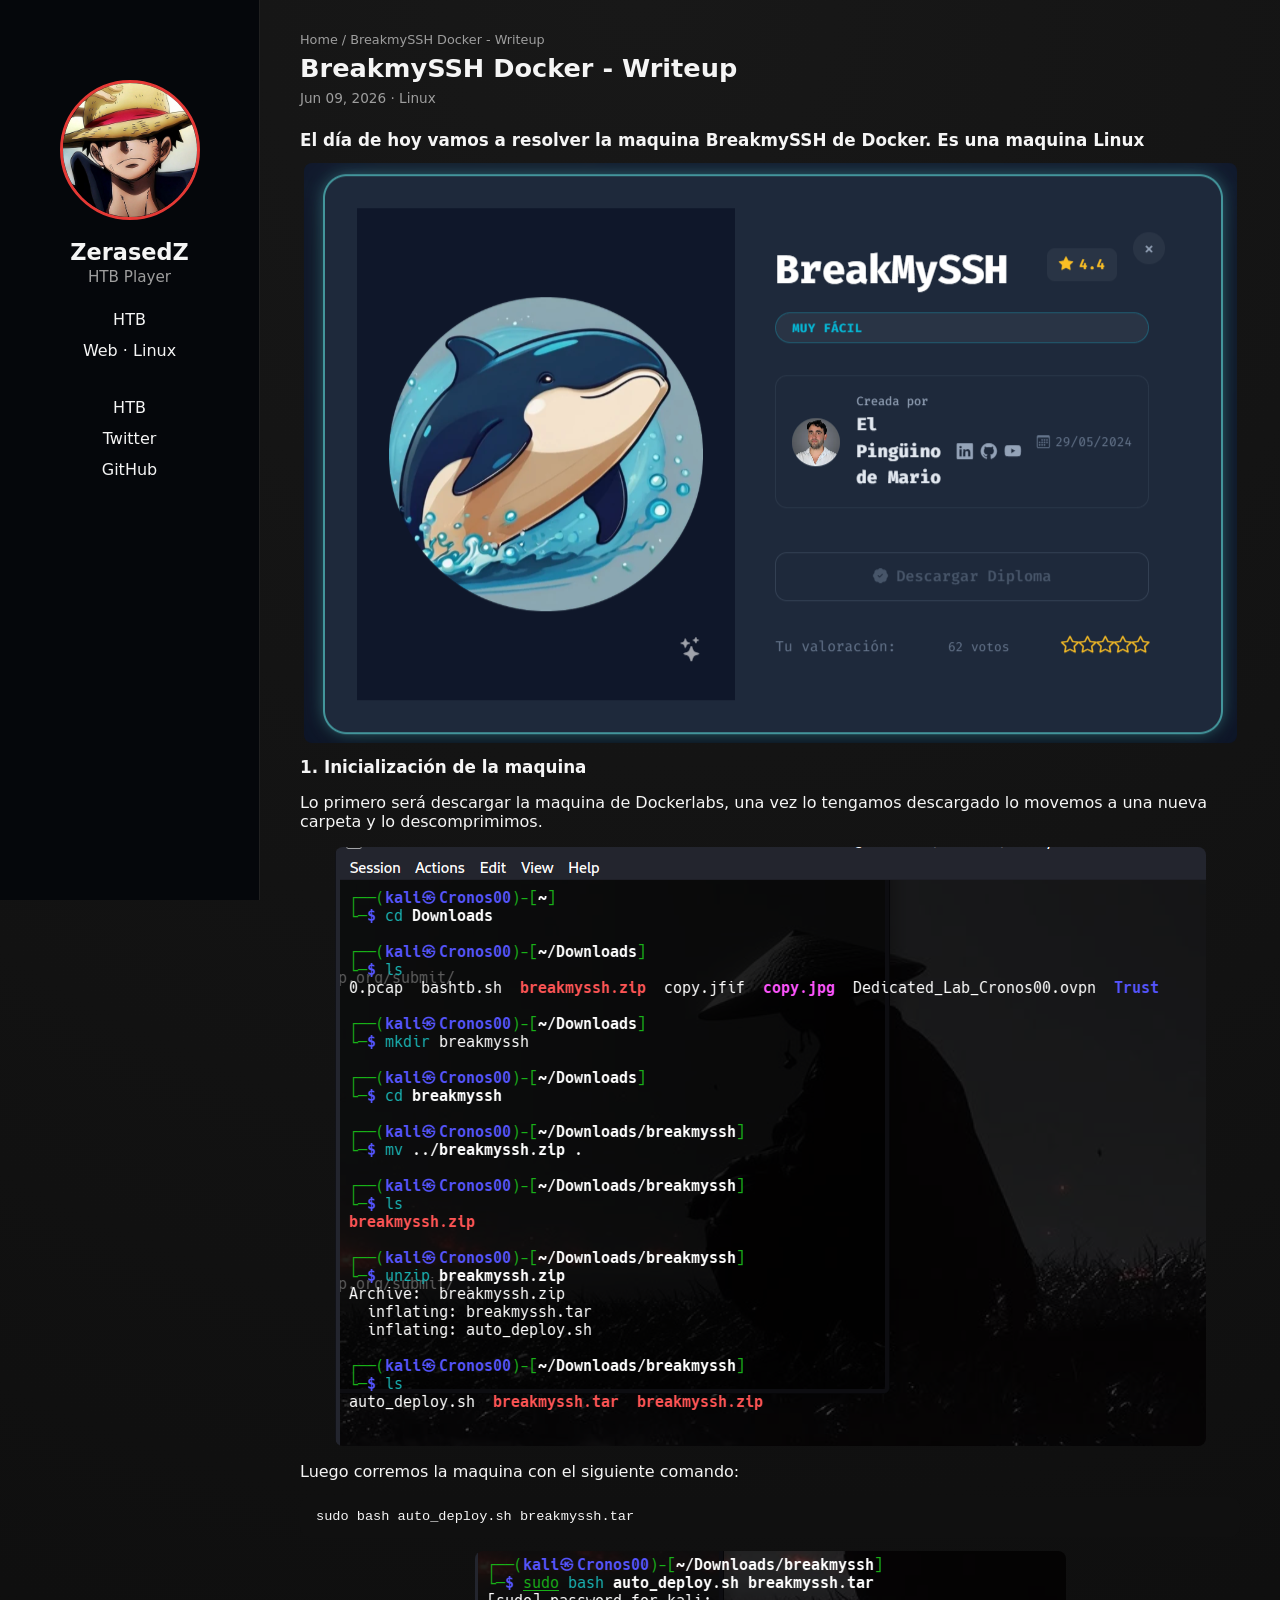
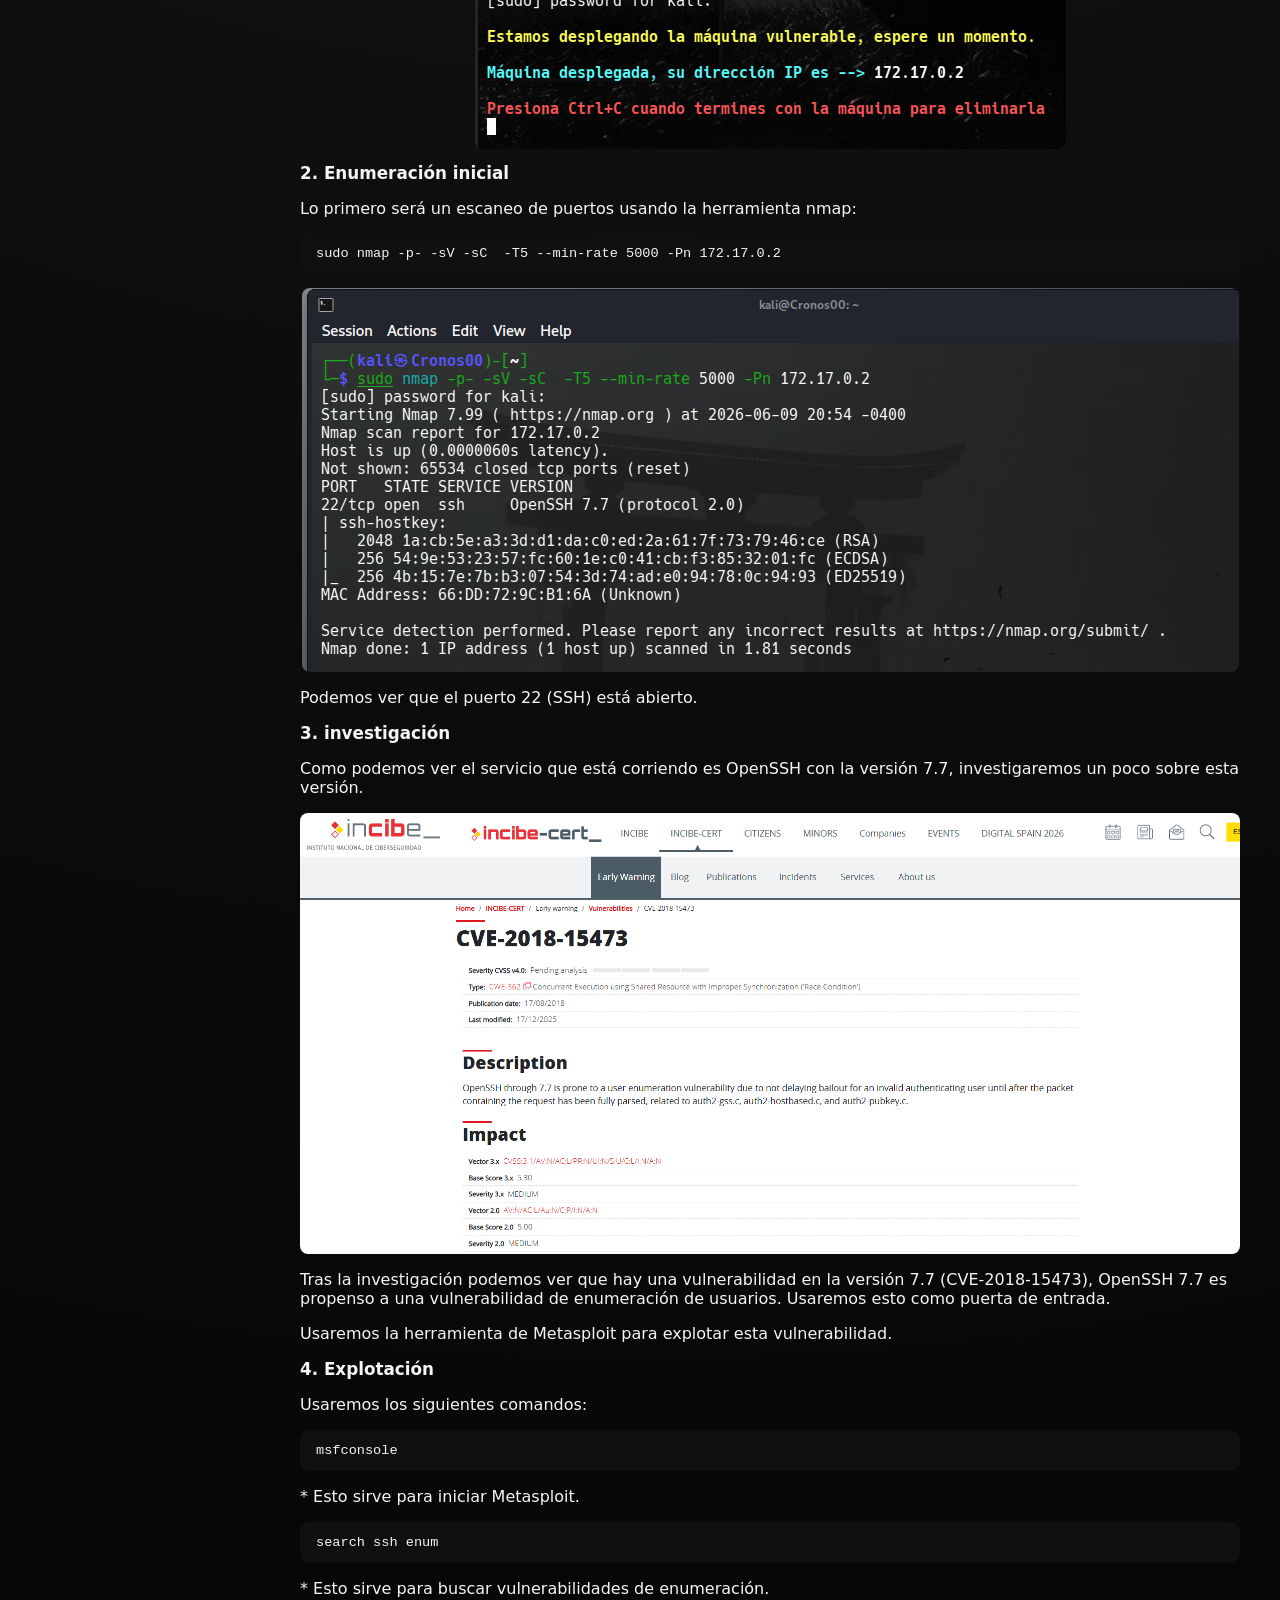
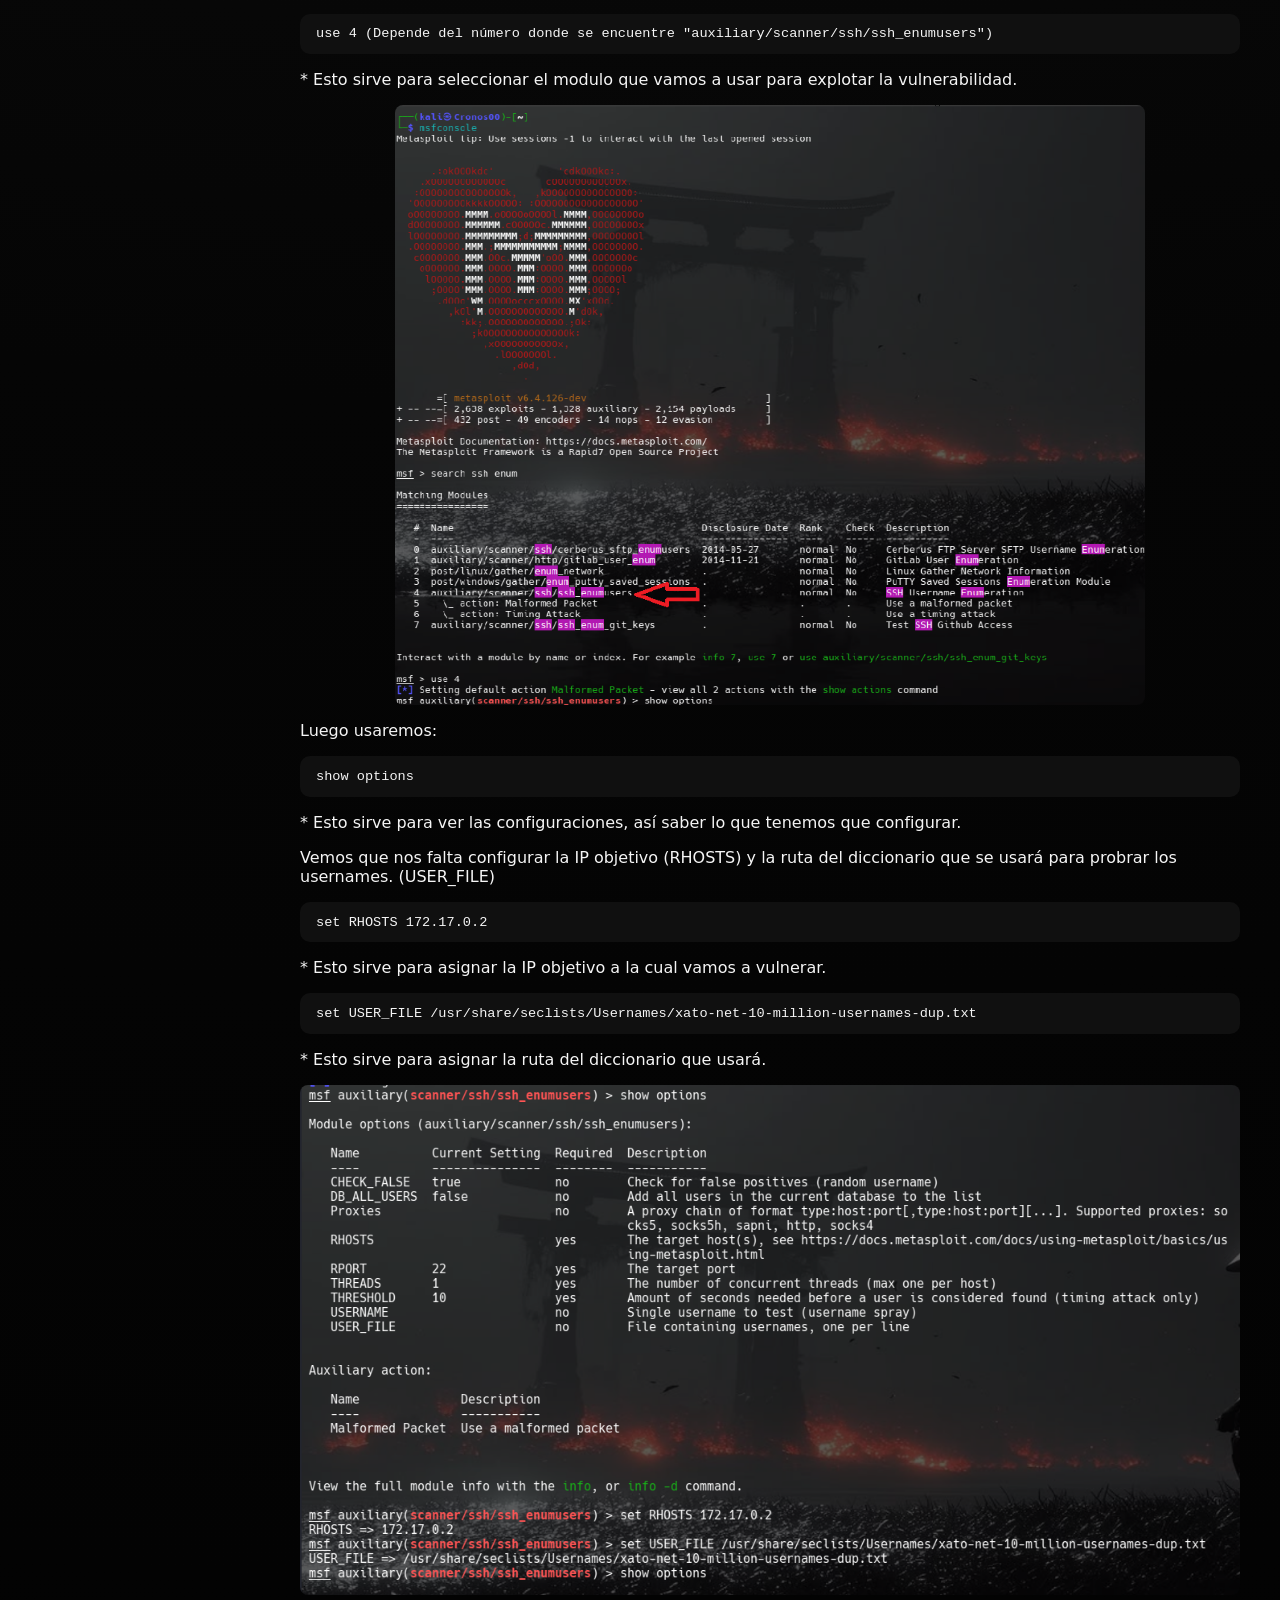
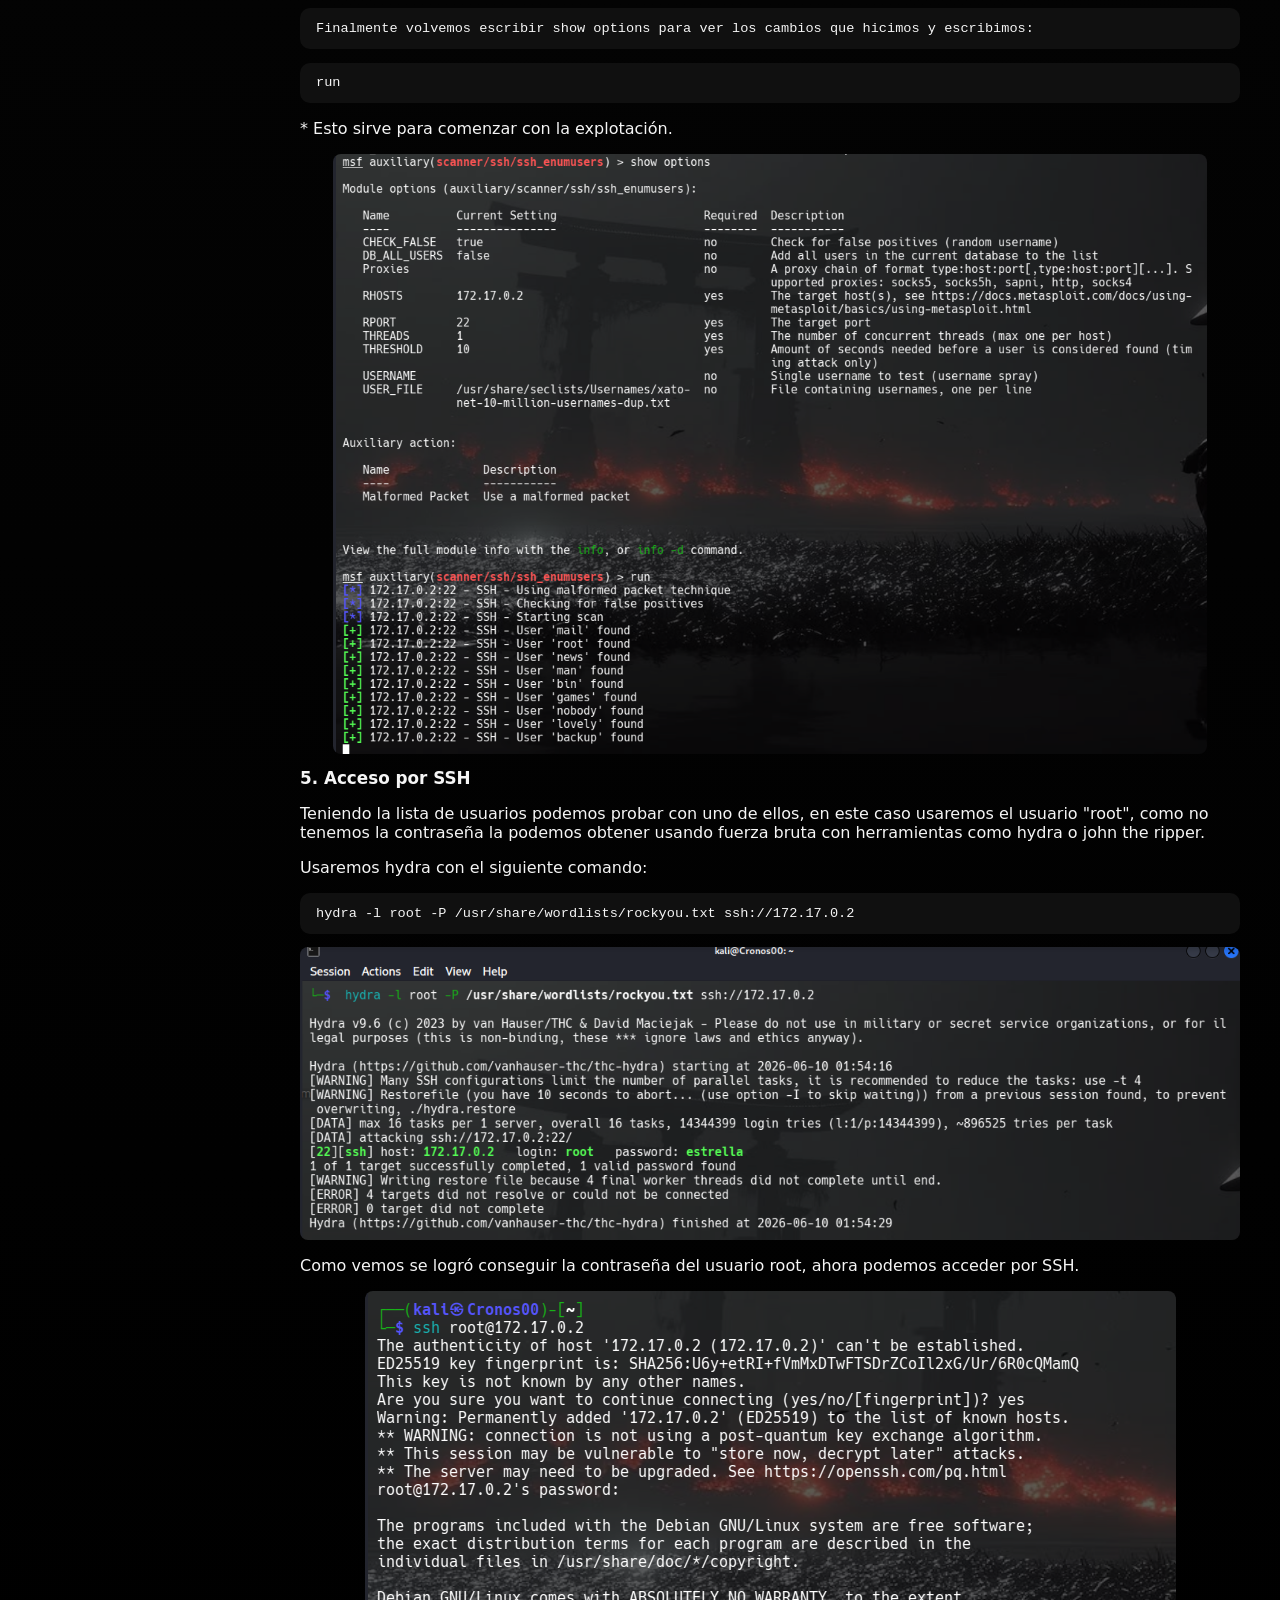
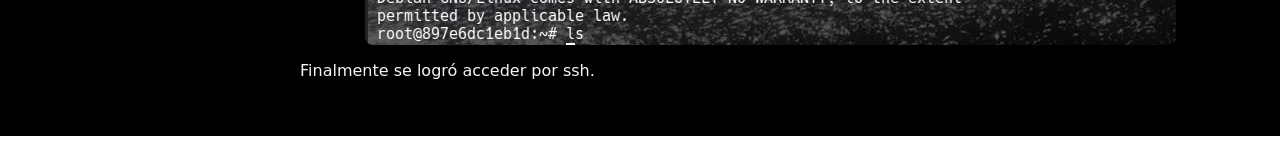
==== writeups/breakmyssh.html @ 3b796bc1 "goo" ====
<!DOCTYPE html>
<html lang="es">
<head>
  <meta charset="UTF-8" />
  <title>GoodGames HTB - Writeup</title>
  <meta name="viewport" content="width=device-width, initial-scale=1" />
  <link rel="stylesheet" href="../styles.css" />
</head>
<body>
  <div class="post-layout">
    <aside class="post-sidebar">
      <div class="sidebar-avatar">
        <img src="../img/avatar.png" alt="Tu avatar" />
      </div>
      <h2 class="sidebar-name">ZerasedZ</h2>
      <p class="sidebar-role">HTB Player</p>

      <ul class="sidebar-list">
        <li>HTB</li>
        <li>Web · Linux</li>
        <li></li>
      </ul>

      <ul class="sidebar-links">
        <li><a href="https://profile.hackthebox.com/profile/019d4be4-ec1e-706b-9196-b4be2dab6db5">HTB</a></li>
        <li><a href="https://twitter.com">Twitter</a></li>
        <li><a href="https://github.com/JeinerGutierrez">GitHub</a></li>
      </ul>
    </aside>

    <main class="post-main">
      <header class="post-header">
        <p class="post-breadcrumb">Home / BreakmySSH Docker - Writeup</p>
        <h1 class="post-title">BreakmySSH Docker - Writeup</h1>
        <p class="post-date">Jun 09, 2026 · Linux </p>
      </header>


      <section class="post-section">
        <h2>El día de hoy vamos a resolver la maquina BreakmySSH de Docker. Es una maquina Linux </h2>
        <img src="breakmyssh/img-maquina2.png" alt="Tu foto" />
        <h2>1. Inicialización de la maquina</h2>
        <p>Lo primero será descargar la maquina de Dockerlabs, una vez lo tengamos descargado lo movemos a una nueva carpeta y lo descomprimimos.</p>
        <img src="breakmyssh/img-unzip.png" alt="Tu foto" />
        <p>Luego corremos la maquina con el siguiente comando: </p>
        <pre><code>sudo bash auto_deploy.sh breakmyssh.tar  </code></pre>
        <img src="breakmyssh/img-bash1.png" alt="Tu foto" />
        <h2>2. Enumeración inicial</h2>
        <p>Lo primero será un escaneo de puertos usando la herramienta nmap:</p>
        <pre><code>sudo nmap -p- -sV -sC  -T5 --min-rate 5000 -Pn 172.17.0.2</code></pre>
        <img src="breakmyssh/img-nmap.png" alt="Tu foto" />
        <p>Podemos ver que el puerto 22 (SSH) está abierto. </p>
        <h2>3. investigación </h2>
        <p>Como podemos ver el servicio que está corriendo es OpenSSH con la versión 7.7, investigaremos un poco sobre esta versión.</p>
        <img src="breakmyssh/img-vulne.png" alt="Tu foto" />
        <p>Tras la investigación podemos ver que hay una vulnerabilidad en la versión 7.7 (CVE-2018-15473), OpenSSH 7.7 es propenso a una vulnerabilidad de enumeración de usuarios. Usaremos esto como puerta de entrada. </p>
        <p>Usaremos la herramienta de Metasploit para explotar esta vulnerabilidad. </p>
        <h2>4. Explotación </h2>
        <p>Usaremos los siguientes comandos: </p>
        <pre><code>msfconsole</code></pre>
        <p>* Esto sirve para iniciar Metasploit.</p>
        <pre><code>search ssh enum</code></pre>
        <p>* Esto sirve para buscar vulnerabilidades de enumeración.</p>
        <pre><code>use 4 (Depende del número donde se encuentre "auxiliary/scanner/ssh/ssh_enumusers")</code></pre>
        <p>* Esto sirve para seleccionar el modulo que vamos a usar para explotar la vulnerabilidad.</p>
        <img src="breakmyssh/img-metas.png" alt="Tu foto" />
        <p>Luego usaremos:</p>
        <pre><code>show options  </code></pre>
        <p>* Esto sirve para ver las configuraciones, así saber lo que tenemos que configurar.</p>
        <p>Vemos que nos falta configurar la IP objetivo (RHOSTS) y la ruta del diccionario que se usará para probrar los usernames. (USER_FILE)</p>
        <pre><code>set RHOSTS 172.17.0.2  </code></pre>
        <p>* Esto sirve para asignar la IP objetivo a la cual vamos a vulnerar.</p>
        <pre><code>set USER_FILE /usr/share/seclists/Usernames/xato-net-10-million-usernames-dup.txt  </code></pre>
        <p>* Esto sirve para asignar la ruta del diccionario que usará.</p>
        <img src="breakmyssh/img-show.png" alt="Tu foto" />
        <pre><code>Finalmente volvemos escribir show options para ver los cambios que hicimos y escribimos: </code></pre>
        <pre><code>run</code></pre>
        <p>* Esto sirve para comenzar con la explotación.</p>
        <img src="breakmyssh/img-run.png" alt="Tu foto" />
        <h2>5. Acceso por SSH </h2>
        <p>Teniendo la lista de usuarios podemos probar con uno de ellos, en este caso usaremos el usuario "root", como no tenemos la contraseña la podemos obtener usando fuerza bruta con herramientas como hydra o john the ripper.</p>
        <p>Usaremos hydra con el siguiente comando:</p>
        <pre><code>hydra -l root -P /usr/share/wordlists/rockyou.txt ssh://172.17.0.2</code></pre>
        <img src="breakmyssh/img-hydra.png" alt="Tu foto" />
        <p>Como vemos se logró conseguir la contraseña del usuario root, ahora podemos acceder por SSH.</p>
        <img src="breakmyssh/img-sshgood.png" alt="Tu foto" />
        <p>Finalmente se logró acceder por ssh.</p>

        
      </section>
    </main>
  </div>
</body>
</html>
---- styles.css ----
:root {
  --bg: #050505;
  --panel: #101010;
  --panel-alt: #141414;
  --accent: #e53935;    
  --accent-soft: #ff7043;
  --text-main: #f5f5f5;
  --text-muted: #9e9e9e;
  --border: #262626;
  --radius: 18px;
  --font-main: system-ui, -apple-system, BlinkMacSystemFont, "SF Pro Text", sans-serif;
}

*,
*::before,
*::after {
  box-sizing: border-box;
}

html, body {
  margin: 0;
  padding: 0;
  height: 100%;
  font-family: var(--font-main);
  background: radial-gradient(circle at top, #181818 0, #050505 55%, #000 100%);
  color: var(--text-main);
}

/* ==========================================
   DISEÑO DEL INDEX (PÁGINA PRINCIPAL)
========================================== */

.page {
  width: 100%;
  max-width: 1200px;
  min-height: 100vh;
  margin: 0 auto; 
  padding: 3rem 1.5rem;
  display: grid;
  grid-template-columns: 320px 1fr; 
  gap: 2.5rem;
  align-items: start;
}

.panel {
  background: var(--panel);
  border-radius: var(--radius);
  border: 1px solid var(--border);
  padding: 2rem;
  box-shadow: 0 10px 30px rgba(0, 0, 0, 0.5);
}

.profile-panel {
  display: flex;
  flex-direction: column;
  align-items: center;
  text-align: center;
}

.profile-photo {
  width: 180px; 
  height: 180px; 
  border-radius: 50%; 
  overflow: hidden; 
  border: 3px solid var(--accent);
  box-shadow: 0 0 20px rgba(229, 57, 53, 0.3);
  margin-bottom: 1.5rem;
  flex-shrink: 0; 
}

.profile-photo img {
  width: 100%;
  height: 100%;
  object-fit: cover; 
}

.profile-info {
  display: flex;
  flex-direction: column;
  gap: 0.8rem;
  width: 100%;
}

.profile-name {
  margin: 0;
  font-size: 1.8rem;
  letter-spacing: 0.05em;
}

.profile-role {
  margin: 0;
  font-size: 0.95rem;
  color: var(--text-muted);
}

.profile-text {
  margin: 0.4rem 0 0;
  font-size: 0.9rem;
  color: var(--text-main);
}

.profile-meta {
  display: flex;
  flex-wrap: wrap;
  justify-content: center;
  gap: 0.5rem;
  margin-top: 0.5rem;
}

.profile-meta span {
  display: inline-block;
  margin-top: 0.6rem;
  padding: 0.25rem 0.6rem;
  font-size: 0.75rem;
  text-transform: uppercase;
  letter-spacing: 0.16em;
  border-radius: 999px;
  border: 1px solid var(--accent);
  color: var(--accent-soft);
}

.profile-links {
  margin-top: 1.5rem;
  display: flex;
  flex-wrap: wrap;
  justify-content: center;
  gap: 0.8rem;
}

.profile-links a {
  font-size: 0.8rem;
  text-decoration: none;
  text-transform: uppercase;
  letter-spacing: 0.14em;
  padding: 0.4rem 0.75rem;
  border-radius: 999px;
  border: 1px solid var(--border);
  color: var(--text-main);
  background: var(--panel-alt);
  transition: background 0.15s ease, color 0.15s ease, border-color 0.15s ease;
}

.profile-links a:hover {
  background: var(--accent);
  border-color: var(--accent);
  color: #050505;
}

.writeups-panel {
  background: var(--panel-alt);
}

.writeups-header {
  display: flex;
  align-items: baseline;
  justify-content: space-between;
  gap: 1rem;
  margin-bottom: 0.5rem;
}

.writeups-header h2 {
  margin: 0;
  font-size: 1.1rem;
  text-transform: uppercase;
  letter-spacing: 0.16em;
}

.tag {
  padding: 0.2rem 0.6rem;
  border-radius: 999px;
  border: 1px solid var(--accent);
  font-size: 0.75rem;
  text-transform: uppercase;
  letter-spacing: 0.18em;
  color: var(--accent-soft);
}

.writeups-subtitle {
  margin: 0 0 1rem;
  font-size: 0.9rem;
  color: var(--text-muted);
}

.writeups-list {
  display: flex;
  flex-direction: column;
  gap: 0.8rem;
}

.post-card {
  display: block;
  padding: 0.75rem 0.9rem;
  border-radius: 10px;
  background: #131313;
  border: 1px solid #222;
  text-decoration: none;
  color: var(--text-main);
  transition: border-color 0.12s ease, transform 0.12s ease, box-shadow 0.12s ease;
}

.post-card:hover {
  border-color: var(--accent);
  transform: translateY(-2px);
  box-shadow: 0 10px 22px rgba(0, 0, 0, 0.7);
}

.post-meta {
  font-size: 0.75rem;
  color: var(--text-muted);
  text-transform: uppercase;
  letter-spacing: 0.16em;
  margin-bottom: 0.15rem;
}

.post-title {
  margin: 0;
  font-size: 0.95rem;
}

.post-tags {
  margin-top: 0.15rem;
  font-size: 0.78rem;
  color: var(--accent-soft);
}

@media (max-width: 800px) {
  .page {
    grid-template-columns: 1fr;
    padding: 2rem 1rem;
  }
}

/* ==========================================
   DISEÑO DE LOS WRITEUPS (INTACTO)
========================================== */

.post-layout {
  min-height: 100vh;
  display: grid;
  grid-template-columns: 260px minmax(0, 1fr);
  background: radial-gradient(circle at top, #181818 0, #050505 55%, #000 100%);
  color: var(--text-main);
}

.post-sidebar {
  padding: 5rem 1.6rem 2rem; 
  border-right: 1px solid #202020;
  background: #05070b;
  position: sticky;
  top: 0;
  align-self: flex-start;
  height: 100vh;
  overflow-y: auto;
  
  display: flex;
  flex-direction: column;
  align-items: center;
  text-align: center;
}

.sidebar-avatar {
  width: 140px;  
  height: 140px; 
  border-radius: 50%;
  overflow: hidden;
  border: 3px solid var(--accent);
  margin-bottom: 1.2rem;
}
.sidebar-avatar img {
  width: 100%;
  height: 100%;
  object-fit: cover;
}

.post-section img {
  max-width: 100%;
  height: auto;
  display: block;
  margin: 0.8rem auto;
  border-radius: 8px;
}

.post-section img {
  max-height: 600px;
  object-fit: contain;
}
.sidebar-name {
  margin: 0;
  font-size: 1.4rem; 
}

.sidebar-role {
  margin: 0.2rem 0 1.5rem;
  font-size: 0.95rem; 
  color: var(--text-muted);
}

.sidebar-list,
.sidebar-links {
  list-style: none;
  padding: 0;
  margin: 0 0 1.5rem;
  font-size: 1rem; 
  display: flex;
  flex-direction: column;
  gap: 0.5rem;
}
.sidebar-list li {
  margin-bottom: 0.2rem;
}

.sidebar-links li {
  margin-bottom: 0.25rem;
}

.sidebar-links a {
  color: var(--text-main);
  text-decoration: none;
}

.sidebar-links a:hover {
  color: var(--accent-soft);
}

.post-main {
  padding: 2rem 2.5rem;
}
.post-header {
  margin-bottom: 1.5rem;
}

.post-breadcrumb {
  margin: 0 0 0.4rem;
  font-size: 0.8rem;
  color: var(--text-muted);
}

.post-title {
  margin: 0;
  font-size: 1.6rem;
}

.post-date {
  margin: 0.4rem 0 0;
  font-size: 0.85rem;
  color: var(--text-muted);
}

.post-section {
  margin-bottom: 1.5rem;
}

.post-section h2 {
  margin-bottom: 0.5rem;
  font-size: 1.05rem;
}

.post-index {
  padding-left: 1.3rem;
  font-size: 0.95rem;
}

.post-section pre {
  background: #101010;
  padding: 0.8rem 1rem;
  border-radius: 10px;
  font-size: 0.85rem;
  overflow-x: auto;
}

@media (max-width: 800px) {
  .post-layout {
    display: flex;
    flex-direction: column;
  }


  .post-sidebar {
    position: relative;
    height: auto;
    padding: 2rem 1.5rem 1.5rem;
    background: transparent;
    border-right: none;
    border-bottom: 1px solid #202020;
    
  
    display: flex;
    flex-direction: column;
    align-items: center;
    text-align: center;
  }

 
  .sidebar-avatar {
    width: 90px;
    height: 90px;
    margin: 0 0 1rem 0; 
  }


  .sidebar-name {
    font-size: 1.4rem;
  }

  .sidebar-role {
    margin: 0.2rem 0 1rem 0;
    font-size: 0.9rem;
  }

 
  .sidebar-list,
  .sidebar-links {
    display: flex;
    flex-direction: row;
    flex-wrap: wrap;
    justify-content: center;
    gap: 1rem;
    margin: 0 0 0.5rem 0;
  }


  .post-main {
    padding: 1.5rem 1.2rem;
  }
}
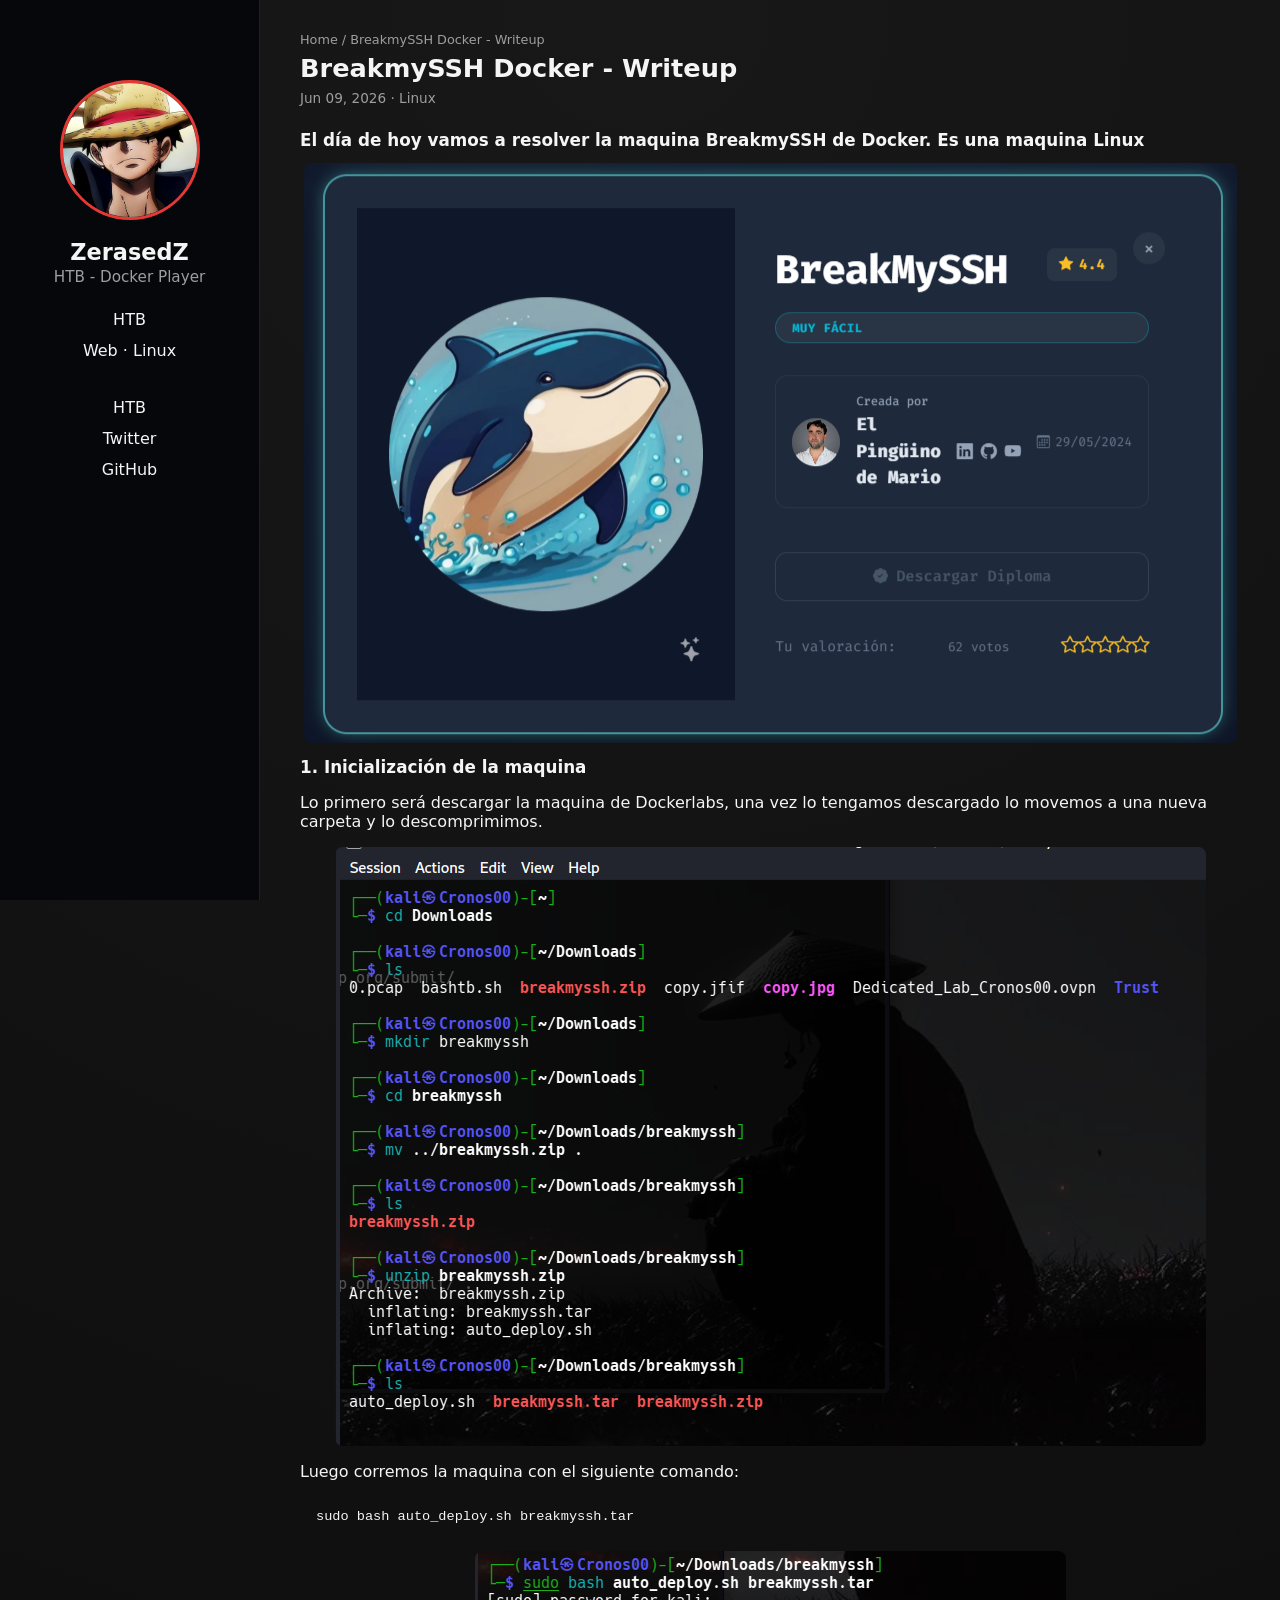
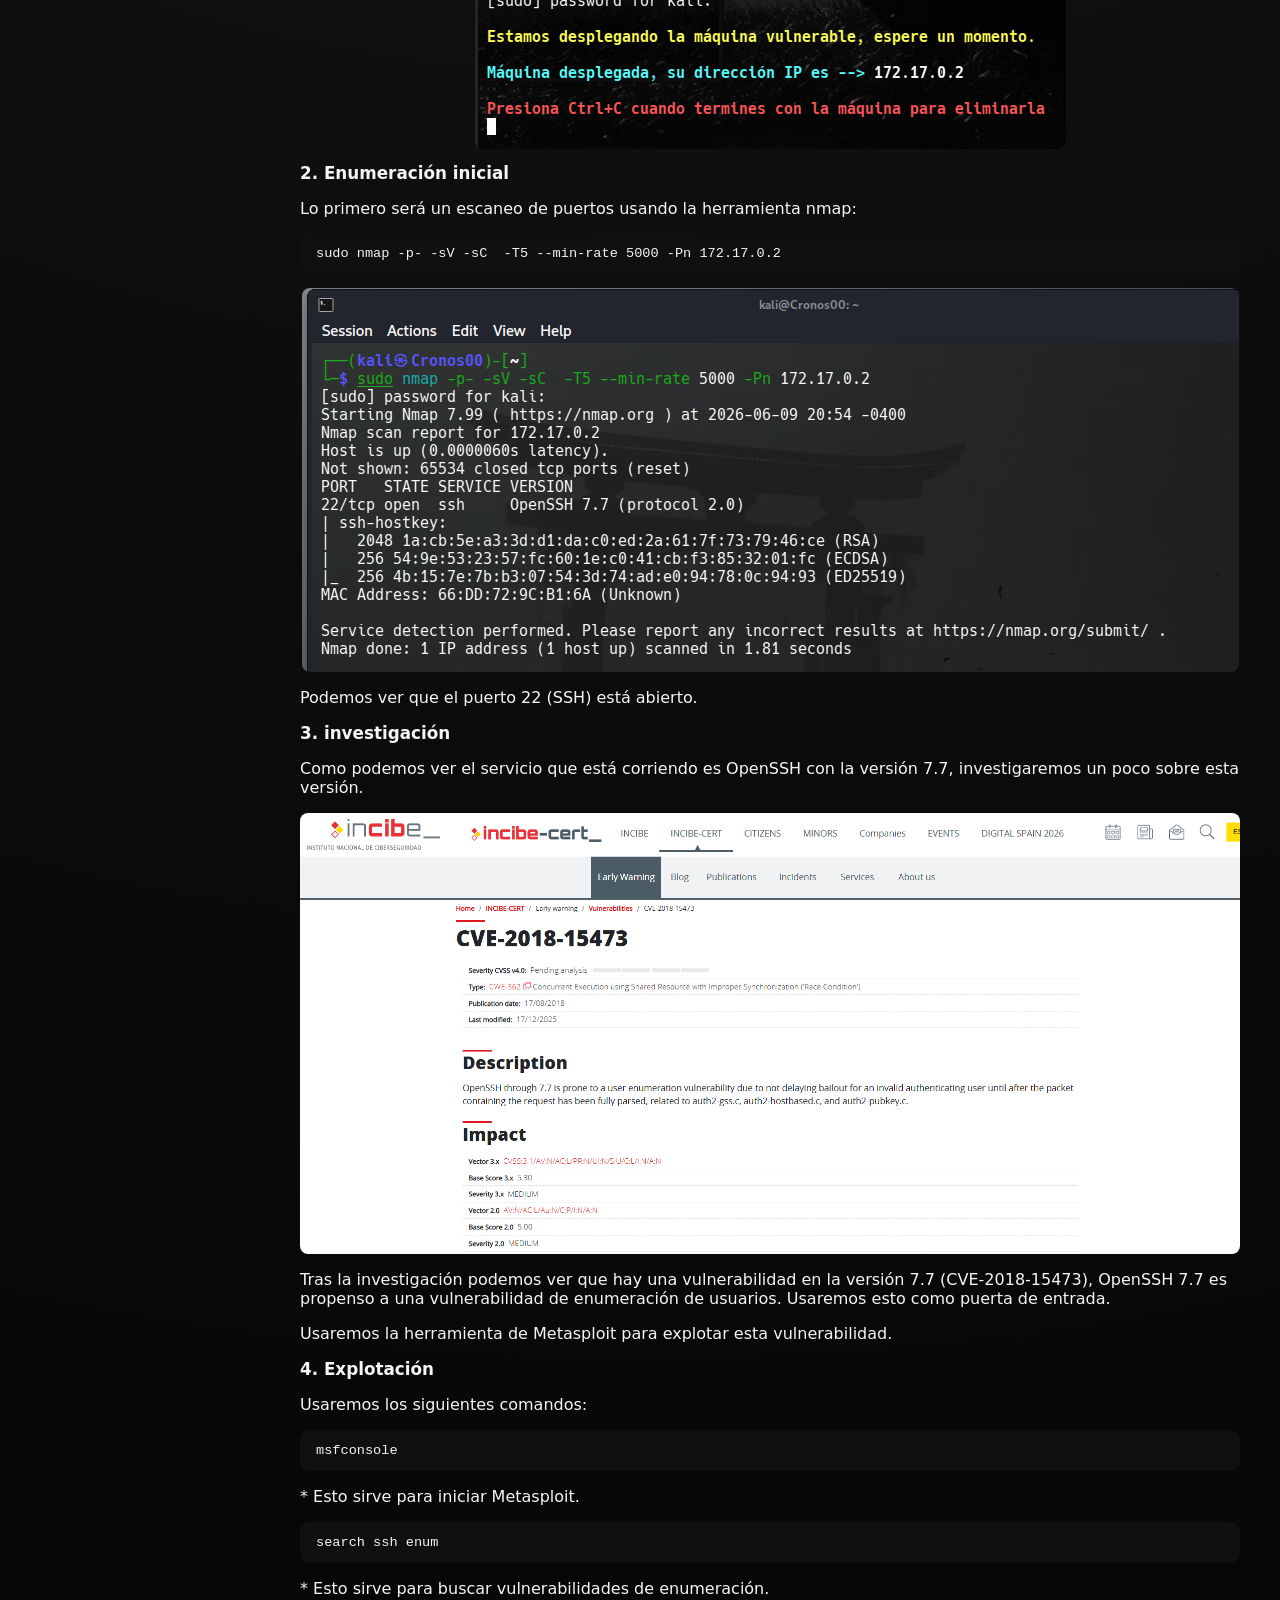
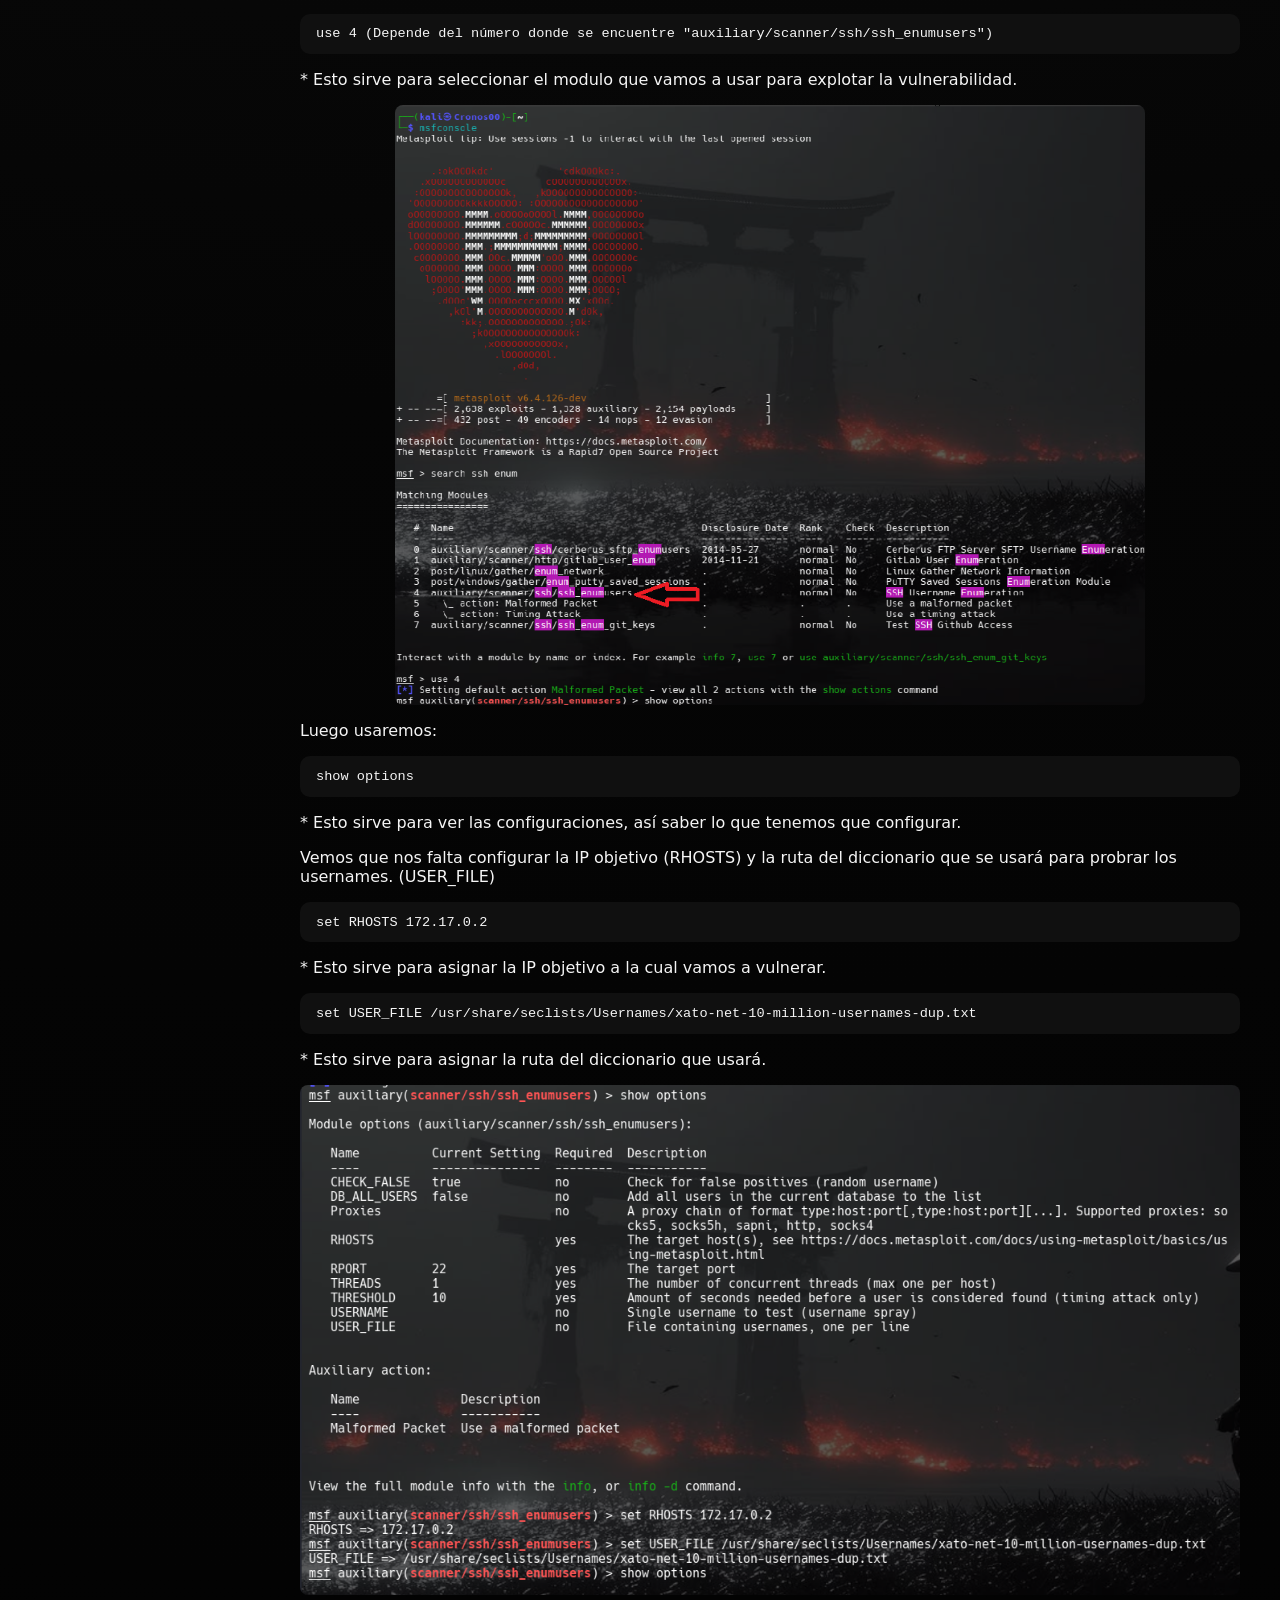
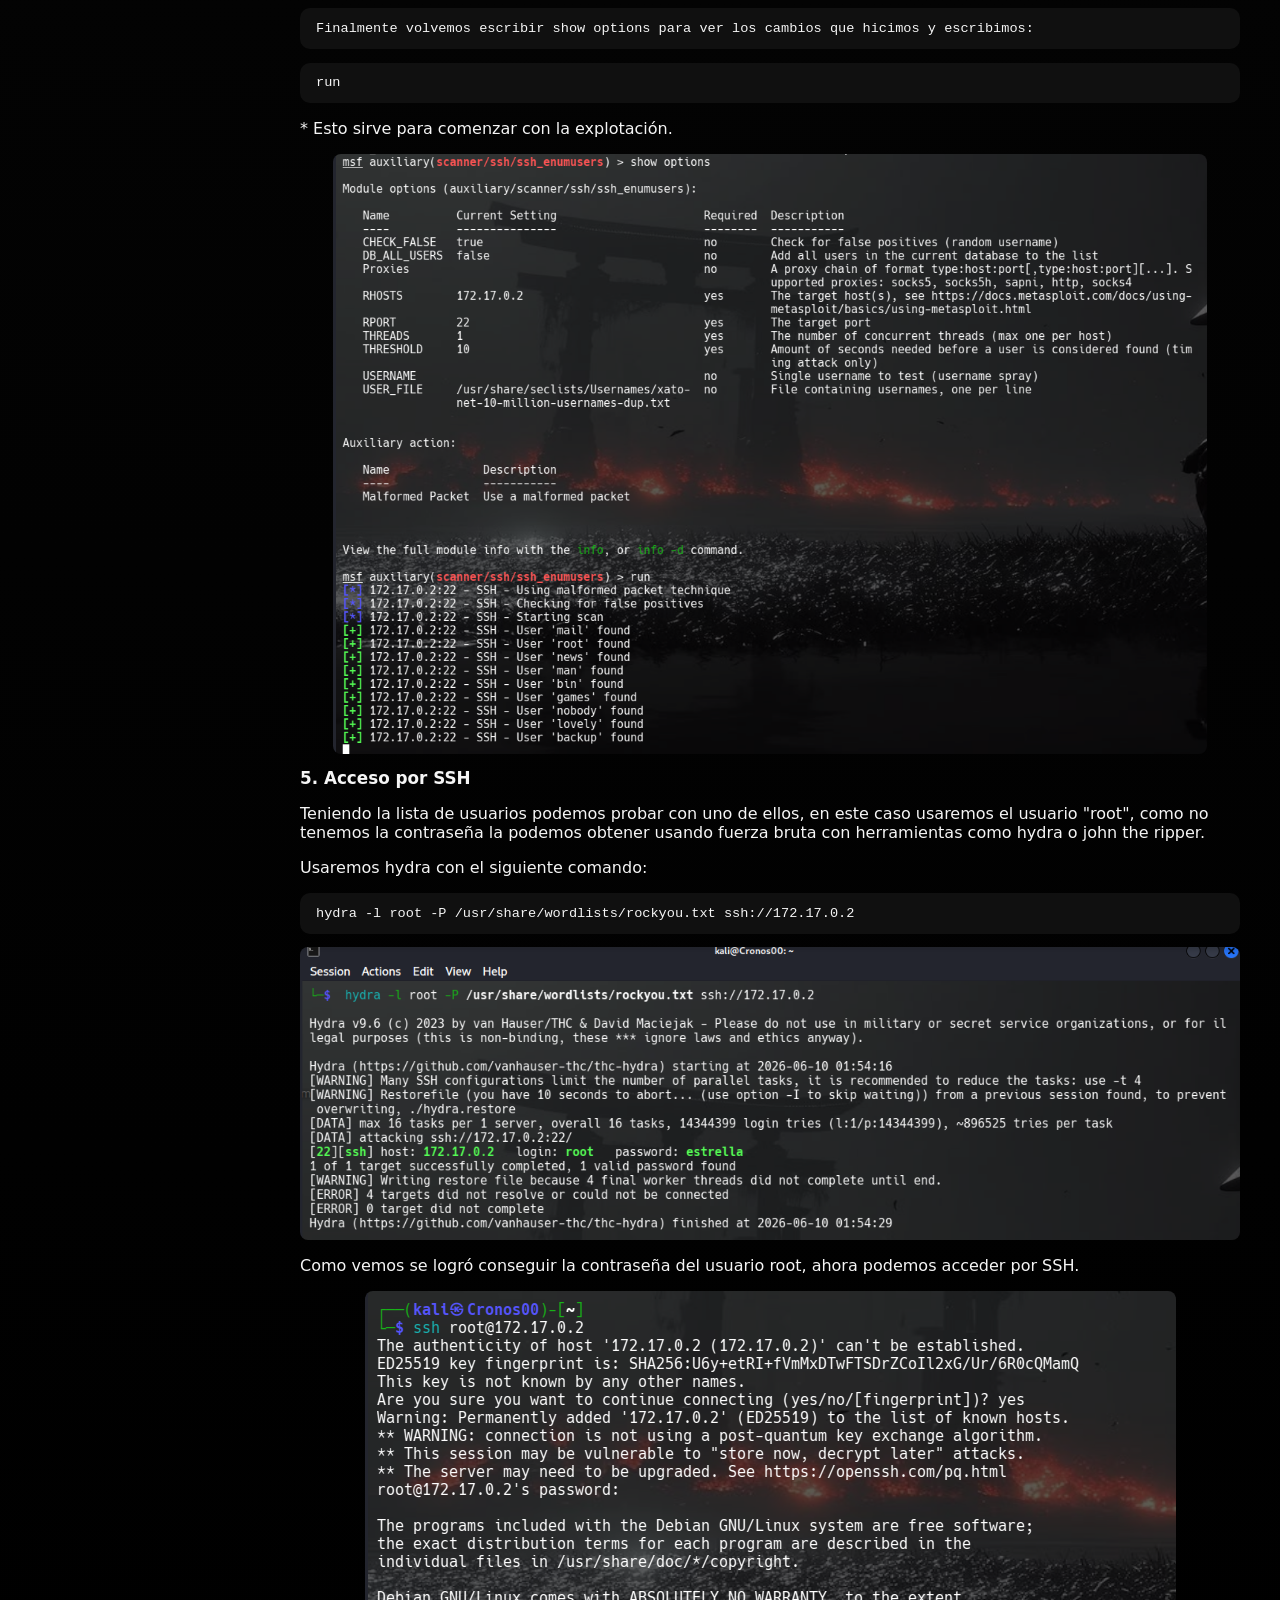
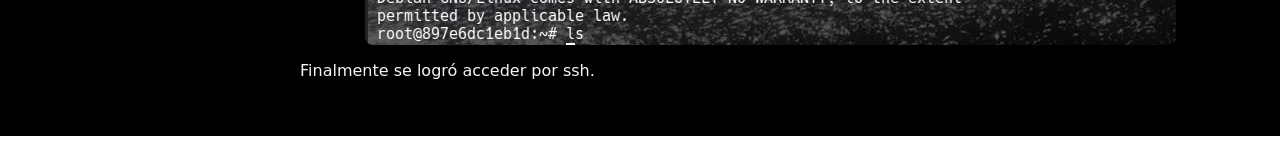
==== commit d875174f: "goz" ====
--- a/writeups/breakmyssh.html
+++ b/writeups/breakmyssh.html
@@ -13,7 +13,7 @@
         <img src="../img/avatar.png" alt="Tu avatar" />
       </div>
       <h2 class="sidebar-name">ZerasedZ</h2>
-      <p class="sidebar-role">HTB Player</p>
+      <p class="sidebar-role">HTB - Docker Player</p>
 
       <ul class="sidebar-list">
         <li>HTB</li>
--- a/styles.css
+++ b/styles.css
@@ -26,10 +26,6 @@
   color: var(--text-main);
 }
 
-/* ==========================================
-   DISEÑO DEL INDEX (PÁGINA PRINCIPAL)
-========================================== */
-
 .page {
   width: 100%;
   max-width: 1200px;
@@ -229,10 +225,6 @@
     padding: 2rem 1rem;
   }
 }
-
-/* ==========================================
-   DISEÑO DE LOS WRITEUPS (INTACTO)
-========================================== */
 
 .post-layout {
   min-height: 100vh;
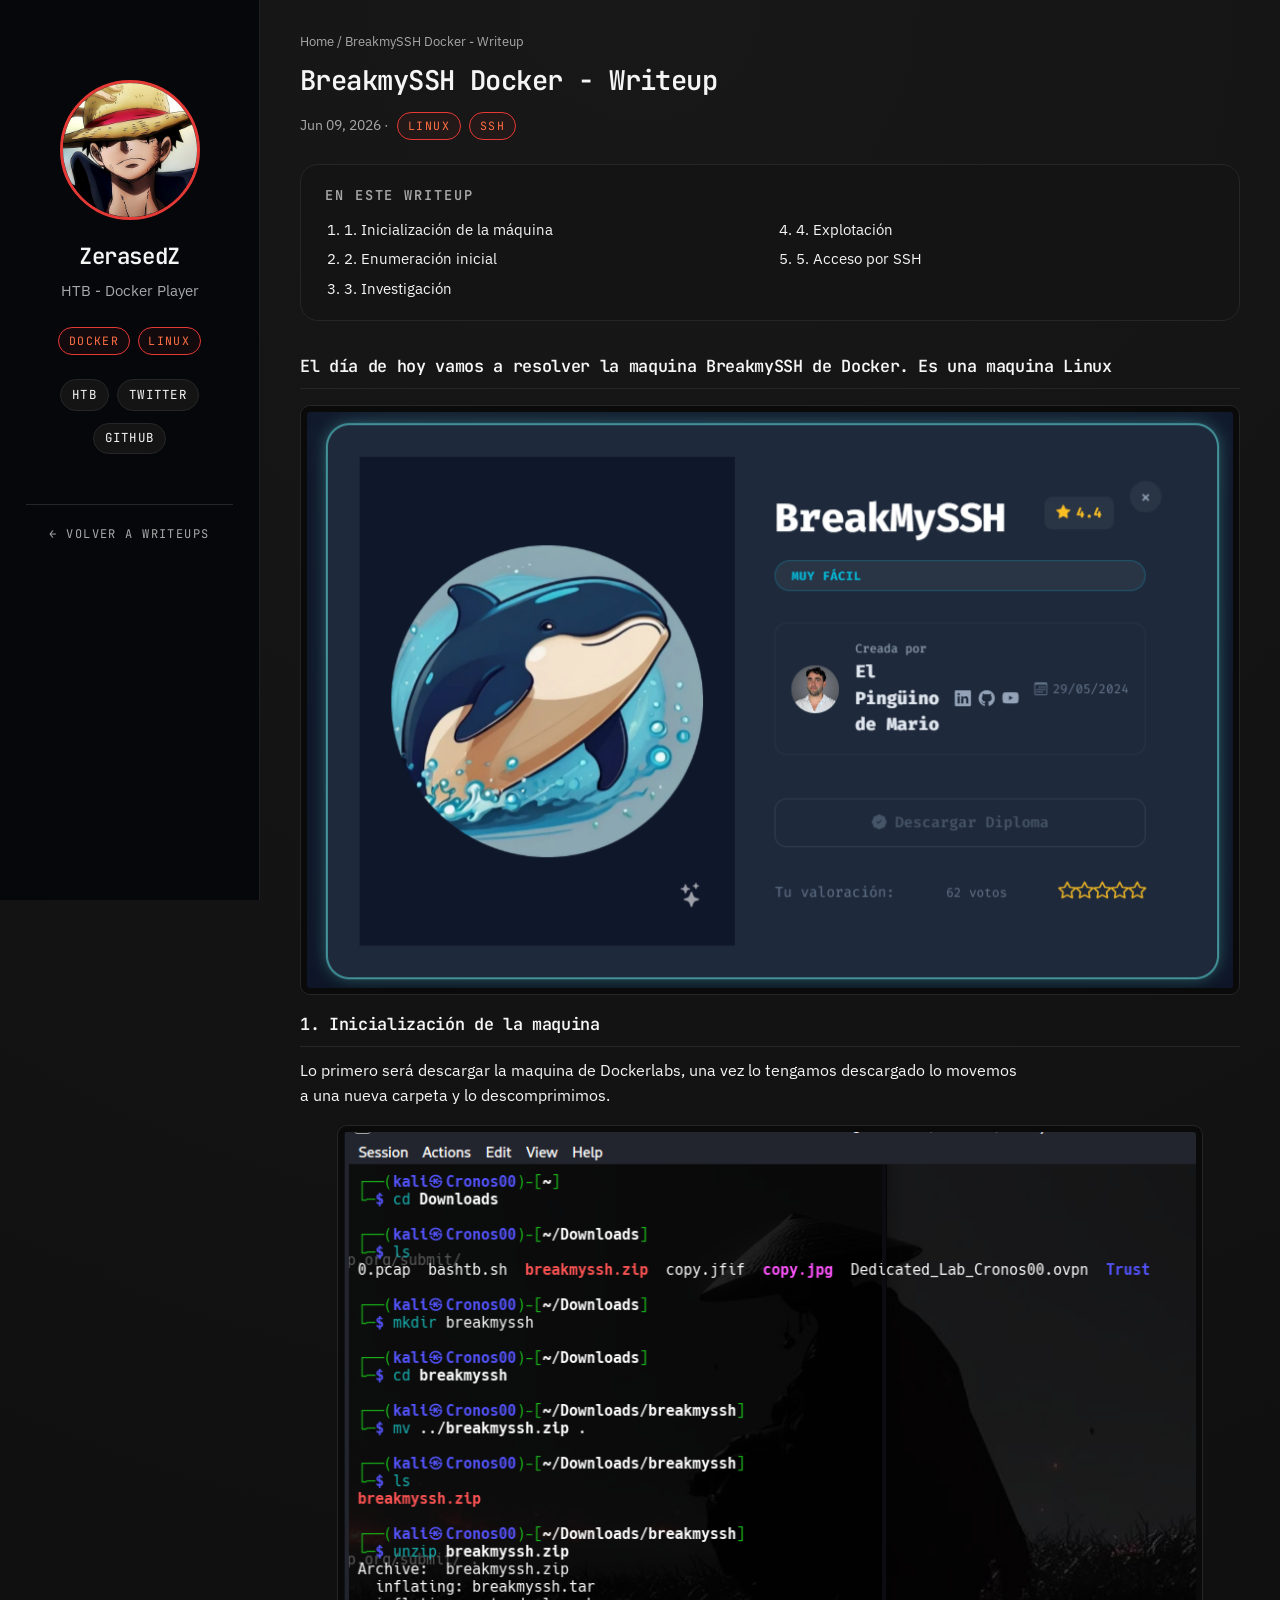
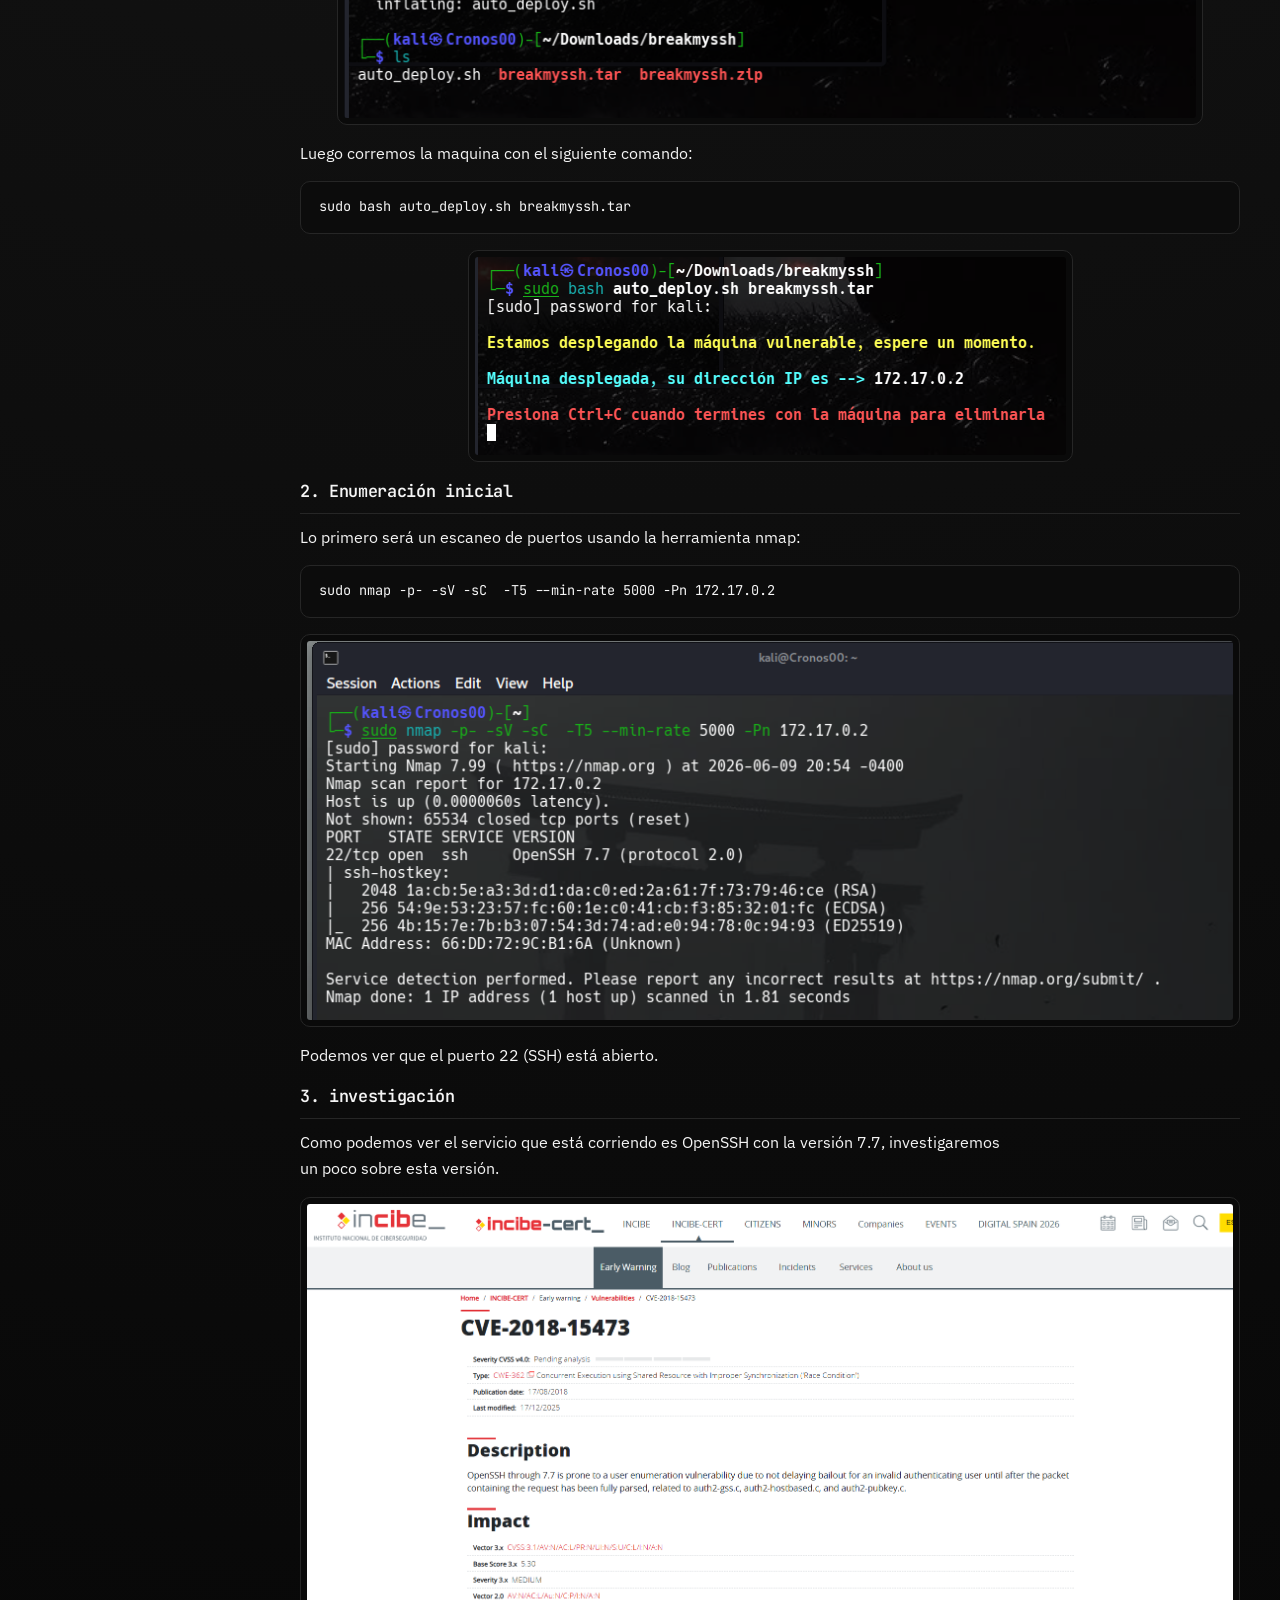
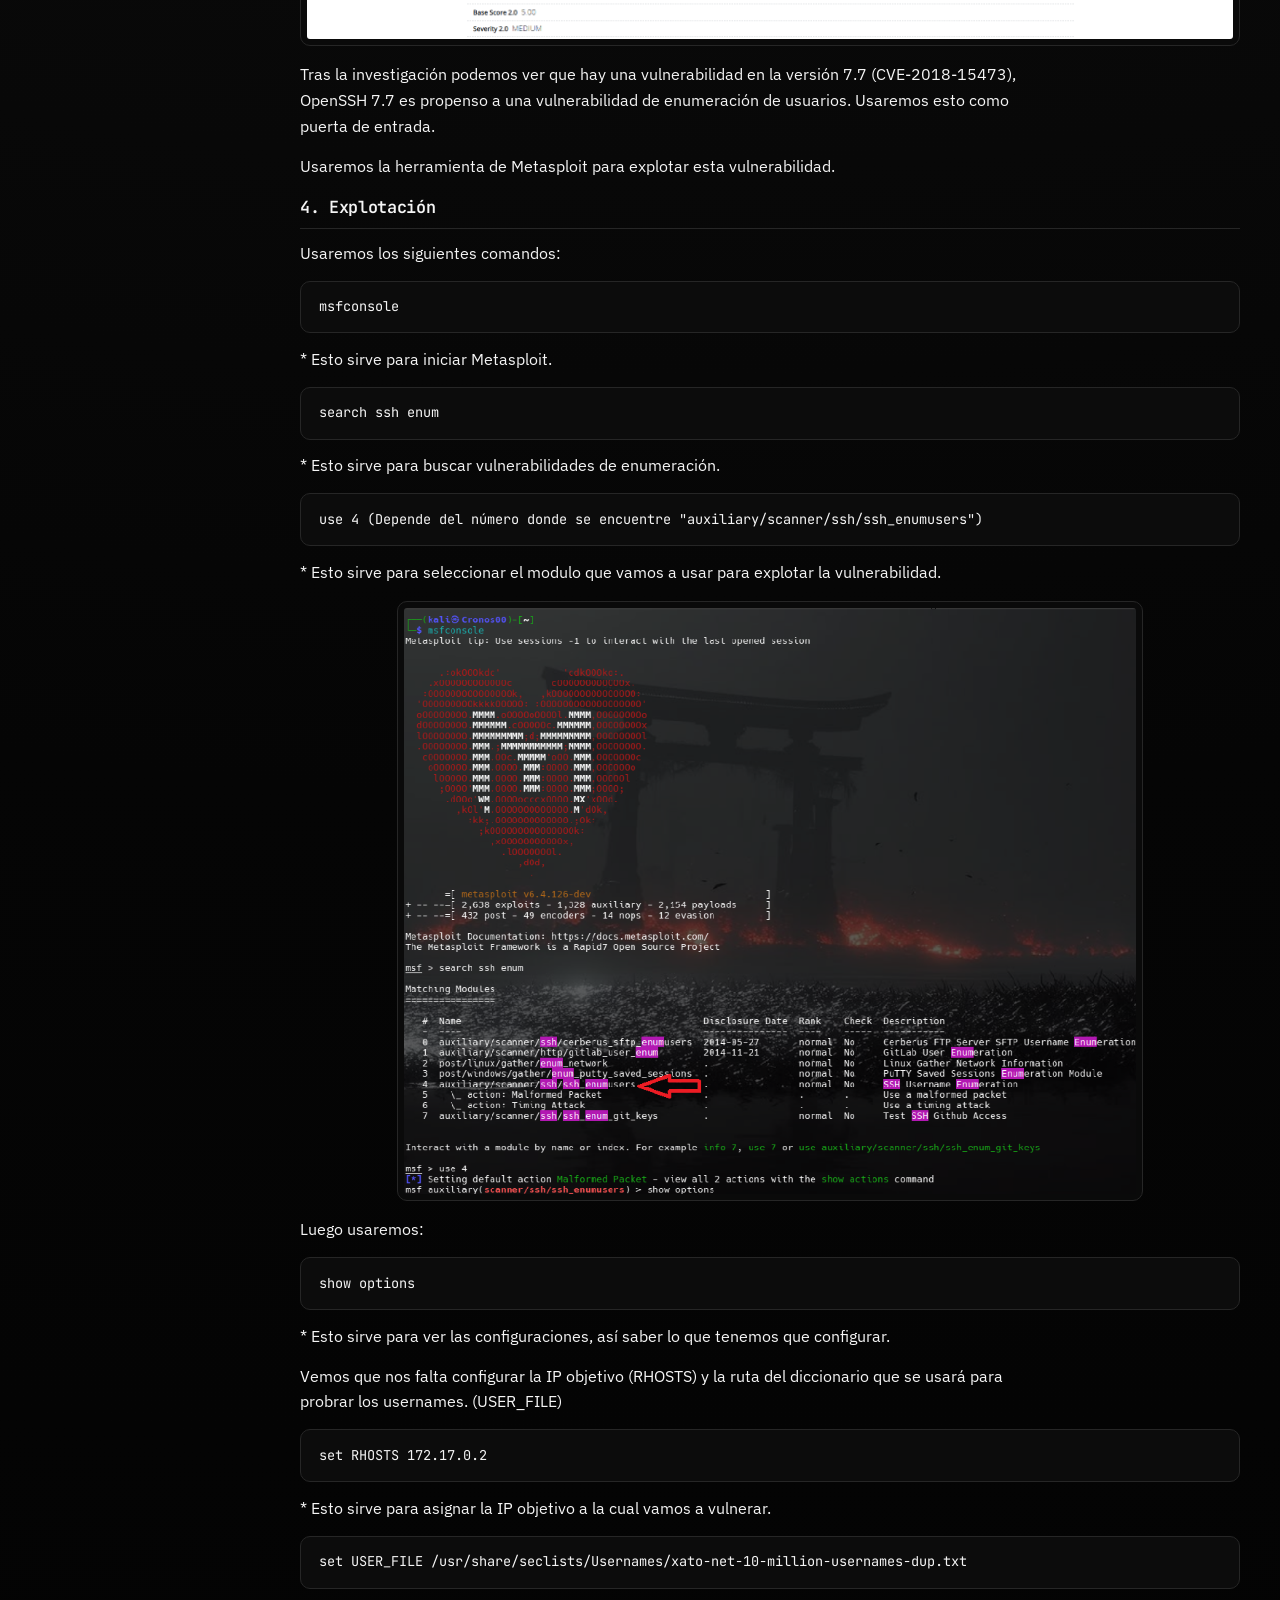
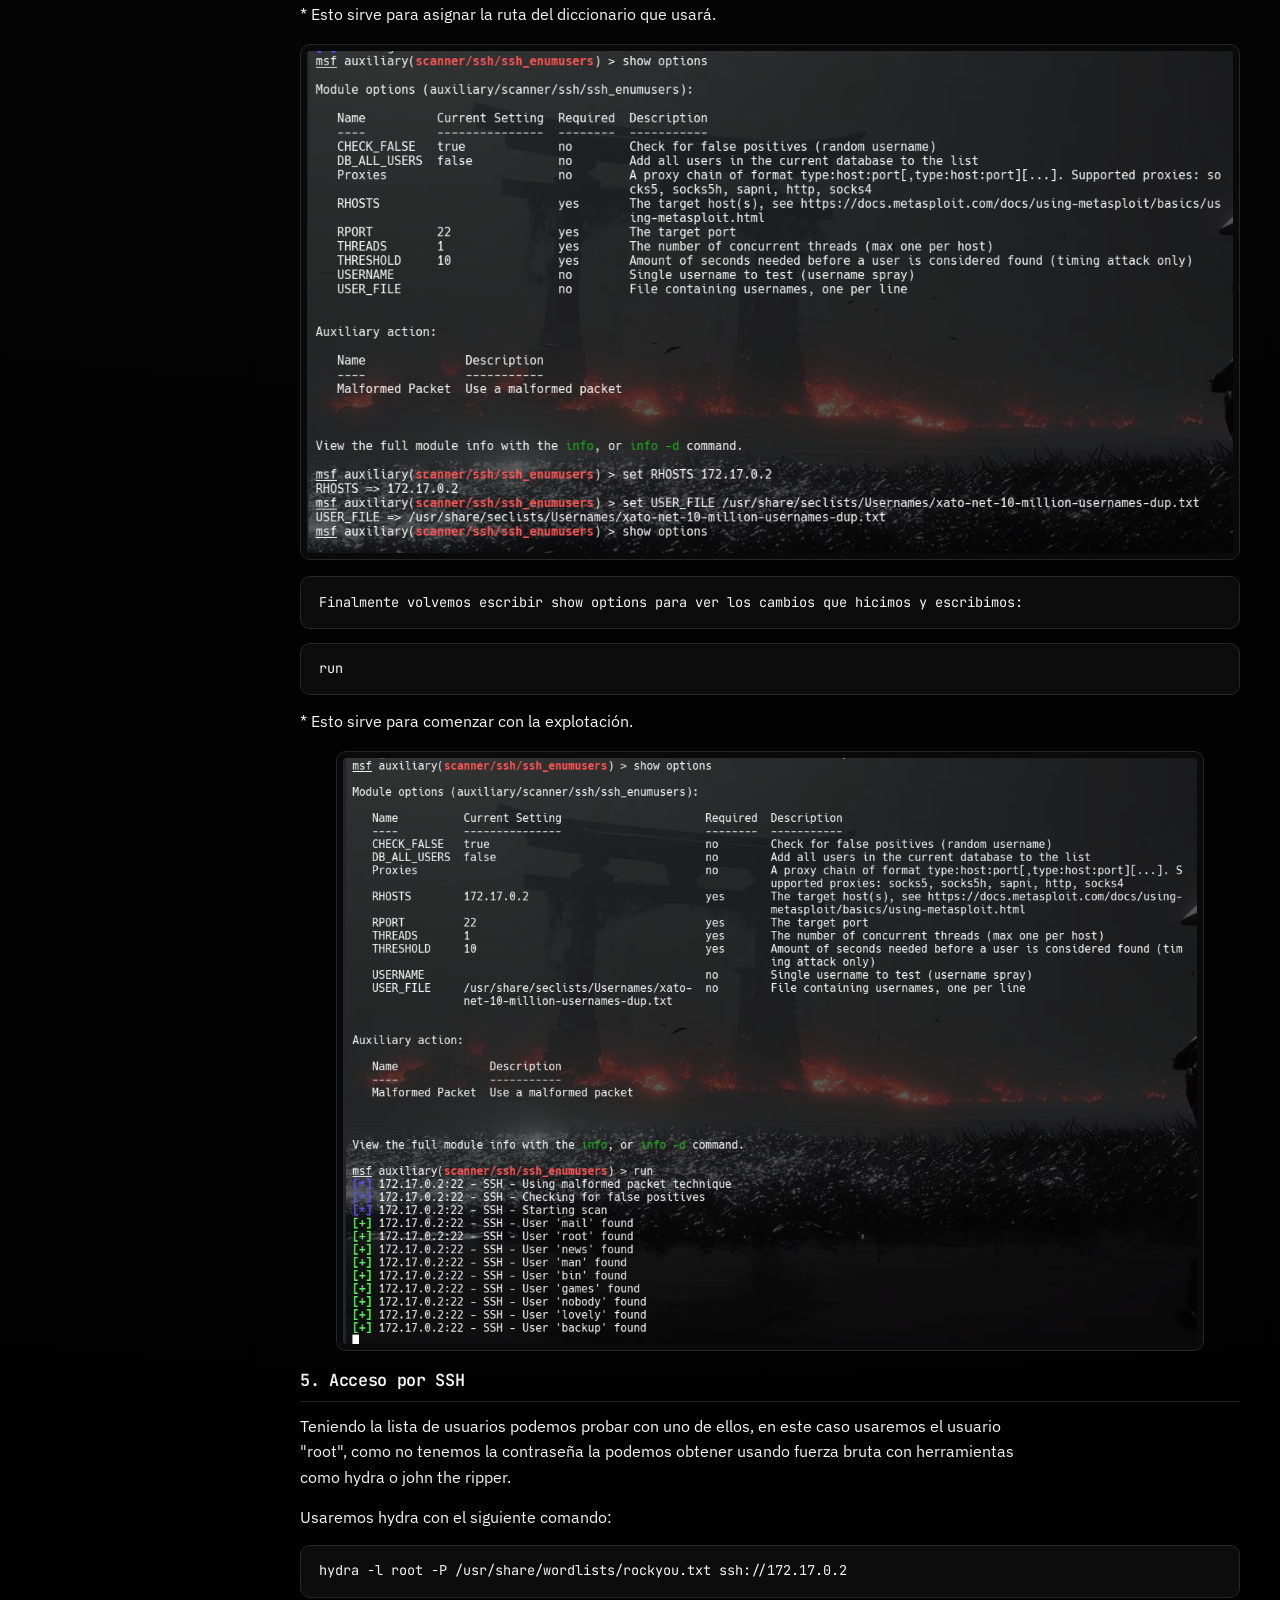
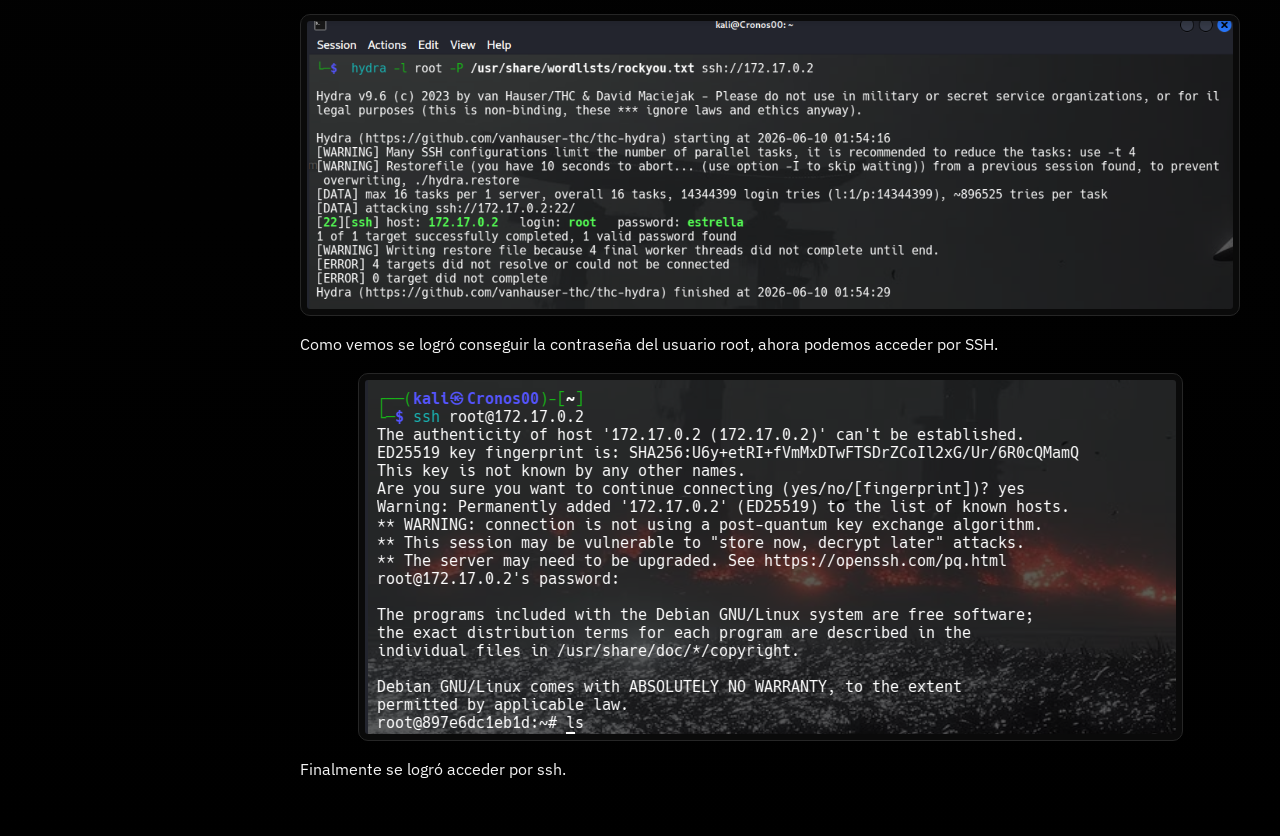
==== commit ceab8030: "writeup skyfall" ====
--- a/writeups/breakmyssh.html
+++ b/writeups/breakmyssh.html
@@ -2,9 +2,15 @@
 <html lang="es">
 <head>
   <meta charset="UTF-8" />
-  <title>GoodGames HTB - Writeup</title>
+  <title>BreakmySSH Docker - Writeup</title>
   <meta name="viewport" content="width=device-width, initial-scale=1" />
-  <link rel="stylesheet" href="../styles.css" />
+  <meta name="description" content="Writeup de BreakmySSH (Dockerlabs): enumeración de usuarios vía CVE-2018-15473 en OpenSSH 7.7 y fuerza bruta con Hydra." />
+  <meta name="color-scheme" content="dark" />
+  <link rel="icon" href="../img/avatar.png" />
+  <link rel="preconnect" href="https://fonts.googleapis.com" />
+  <link rel="preconnect" href="https://fonts.gstatic.com" crossorigin />
+  <link href="https://fonts.googleapis.com/css2?family=IBM+Plex+Sans:wght@400;500;600;700&family=JetBrains+Mono:wght@400;500;600;700&display=swap" rel="stylesheet" />
+  <link rel="stylesheet" href="../styles.css?v=3" />
 </head>
 <body>
   <div class="post-layout">
@@ -16,9 +22,8 @@
       <p class="sidebar-role">HTB - Docker Player</p>
 
       <ul class="sidebar-list">
-        <li>HTB</li>
-        <li>Web · Linux</li>
-        <li></li>
+        <li>Docker</li>
+        <li>Linux</li>
       </ul>
 
       <ul class="sidebar-links">
@@ -26,36 +31,48 @@
         <li><a href="https://twitter.com">Twitter</a></li>
         <li><a href="https://github.com/JeinerGutierrez">GitHub</a></li>
       </ul>
+
+      <a class="back-home" href="../index.html">&larr; Volver a Writeups</a>
     </aside>
 
     <main class="post-main">
       <header class="post-header">
-        <p class="post-breadcrumb">Home / BreakmySSH Docker - Writeup</p>
+        <p class="post-breadcrumb"><a href="../index.html">Home</a> / BreakmySSH Docker - Writeup</p>
         <h1 class="post-title">BreakmySSH Docker - Writeup</h1>
-        <p class="post-date">Jun 09, 2026 · Linux </p>
+        <p class="post-date">Jun 09, 2026 · <span class="pill">Linux</span> <span class="pill">SSH</span></p>
       </header>
 
+      <nav class="post-toc" aria-label="Contenido del writeup">
+        <h2>En este writeup</h2>
+        <ol class="post-index">
+          <li><a href="#init">1. Inicialización de la máquina</a></li>
+          <li><a href="#enumeracion">2. Enumeración inicial</a></li>
+          <li><a href="#investigacion">3. Investigación</a></li>
+          <li><a href="#explotacion">4. Explotación</a></li>
+          <li><a href="#ssh">5. Acceso por SSH</a></li>
+        </ol>
+      </nav>
 
       <section class="post-section">
         <h2>El día de hoy vamos a resolver la maquina BreakmySSH de Docker. Es una maquina Linux </h2>
-        <img src="breakmyssh/img-maquina2.png" alt="Tu foto" />
-        <h2>1. Inicialización de la maquina</h2>
+        <img src="breakmyssh/img-maquina2.png" alt="Ficha de la máquina BreakmySSH de Dockerlabs" />
+        <h2 id="init">1. Inicialización de la maquina</h2>
         <p>Lo primero será descargar la maquina de Dockerlabs, una vez lo tengamos descargado lo movemos a una nueva carpeta y lo descomprimimos.</p>
-        <img src="breakmyssh/img-unzip.png" alt="Tu foto" />
+        <img src="breakmyssh/img-unzip.png" alt="Descomprimiendo el archivo de la máquina BreakmySSH" />
         <p>Luego corremos la maquina con el siguiente comando: </p>
         <pre><code>sudo bash auto_deploy.sh breakmyssh.tar  </code></pre>
-        <img src="breakmyssh/img-bash1.png" alt="Tu foto" />
-        <h2>2. Enumeración inicial</h2>
+        <img src="breakmyssh/img-bash1.png" alt="Despliegue del contenedor BreakmySSH con auto_deploy.sh" />
+        <h2 id="enumeracion">2. Enumeración inicial</h2>
         <p>Lo primero será un escaneo de puertos usando la herramienta nmap:</p>
         <pre><code>sudo nmap -p- -sV -sC  -T5 --min-rate 5000 -Pn 172.17.0.2</code></pre>
-        <img src="breakmyssh/img-nmap.png" alt="Tu foto" />
+        <img src="breakmyssh/img-nmap.png" alt="Resultado de nmap mostrando el puerto 22 (SSH) abierto" />
         <p>Podemos ver que el puerto 22 (SSH) está abierto. </p>
-        <h2>3. investigación </h2>
+        <h2 id="investigacion">3. investigación </h2>
         <p>Como podemos ver el servicio que está corriendo es OpenSSH con la versión 7.7, investigaremos un poco sobre esta versión.</p>
-        <img src="breakmyssh/img-vulne.png" alt="Tu foto" />
+        <img src="breakmyssh/img-vulne.png" alt="Búsqueda de vulnerabilidades conocidas para OpenSSH 7.7" />
         <p>Tras la investigación podemos ver que hay una vulnerabilidad en la versión 7.7 (CVE-2018-15473), OpenSSH 7.7 es propenso a una vulnerabilidad de enumeración de usuarios. Usaremos esto como puerta de entrada. </p>
         <p>Usaremos la herramienta de Metasploit para explotar esta vulnerabilidad. </p>
-        <h2>4. Explotación </h2>
+        <h2 id="explotacion">4. Explotación </h2>
         <p>Usaremos los siguientes comandos: </p>
         <pre><code>msfconsole</code></pre>
         <p>* Esto sirve para iniciar Metasploit.</p>
@@ -63,7 +80,7 @@
         <p>* Esto sirve para buscar vulnerabilidades de enumeración.</p>
         <pre><code>use 4 (Depende del número donde se encuentre "auxiliary/scanner/ssh/ssh_enumusers")</code></pre>
         <p>* Esto sirve para seleccionar el modulo que vamos a usar para explotar la vulnerabilidad.</p>
-        <img src="breakmyssh/img-metas.png" alt="Tu foto" />
+        <img src="breakmyssh/img-metas.png" alt="Módulo auxiliary/scanner/ssh/ssh_enumusers seleccionado en Metasploit" />
         <p>Luego usaremos:</p>
         <pre><code>show options  </code></pre>
         <p>* Esto sirve para ver las configuraciones, así saber lo que tenemos que configurar.</p>
@@ -72,18 +89,18 @@
         <p>* Esto sirve para asignar la IP objetivo a la cual vamos a vulnerar.</p>
         <pre><code>set USER_FILE /usr/share/seclists/Usernames/xato-net-10-million-usernames-dup.txt  </code></pre>
         <p>* Esto sirve para asignar la ruta del diccionario que usará.</p>
-        <img src="breakmyssh/img-show.png" alt="Tu foto" />
+        <img src="breakmyssh/img-show.png" alt="Opciones RHOSTS y USER_FILE configuradas en el módulo de Metasploit" />
         <pre><code>Finalmente volvemos escribir show options para ver los cambios que hicimos y escribimos: </code></pre>
         <pre><code>run</code></pre>
         <p>* Esto sirve para comenzar con la explotación.</p>
-        <img src="breakmyssh/img-run.png" alt="Tu foto" />
-        <h2>5. Acceso por SSH </h2>
+        <img src="breakmyssh/img-run.png" alt="Metasploit enumerando usuarios válidos por SSH" />
+        <h2 id="ssh">5. Acceso por SSH </h2>
         <p>Teniendo la lista de usuarios podemos probar con uno de ellos, en este caso usaremos el usuario "root", como no tenemos la contraseña la podemos obtener usando fuerza bruta con herramientas como hydra o john the ripper.</p>
         <p>Usaremos hydra con el siguiente comando:</p>
         <pre><code>hydra -l root -P /usr/share/wordlists/rockyou.txt ssh://172.17.0.2</code></pre>
-        <img src="breakmyssh/img-hydra.png" alt="Tu foto" />
+        <img src="breakmyssh/img-hydra.png" alt="Hydra encontrando la contraseña del usuario root por fuerza bruta" />
         <p>Como vemos se logró conseguir la contraseña del usuario root, ahora podemos acceder por SSH.</p>
-        <img src="breakmyssh/img-sshgood.png" alt="Tu foto" />
+        <img src="breakmyssh/img-sshgood.png" alt="Acceso SSH exitoso como root en BreakmySSH" />
         <p>Finalmente se logró acceder por ssh.</p>
 
         
--- a/styles.css
+++ b/styles.css
@@ -2,13 +2,15 @@
   --bg: #050505;
   --panel: #101010;
   --panel-alt: #141414;
-  --accent: #e53935;    
+  --accent: #e53935;
   --accent-soft: #ff7043;
   --text-main: #f5f5f5;
-  --text-muted: #9e9e9e;
+  --text-muted: #a8a8a8;
   --border: #262626;
   --radius: 18px;
-  --font-main: system-ui, -apple-system, BlinkMacSystemFont, "SF Pro Text", sans-serif;
+  --font-main: "IBM Plex Sans", system-ui, -apple-system, BlinkMacSystemFont, "SF Pro Text", sans-serif;
+  --font-mono: "JetBrains Mono", ui-monospace, "SF Mono", Consolas, monospace;
+  --ease-out: cubic-bezier(0.23, 1, 0.32, 1);
 }
 
 *,
@@ -17,6 +19,10 @@
   box-sizing: border-box;
 }
 
+html {
+  color-scheme: dark;
+}
+
 html, body {
   margin: 0;
   padding: 0;
@@ -24,6 +30,27 @@
   font-family: var(--font-main);
   background: radial-gradient(circle at top, #181818 0, #050505 55%, #000 100%);
   color: var(--text-main);
+  line-height: 1.6;
+}
+
+h1, h2, h3 {
+  font-family: var(--font-mono);
+  letter-spacing: -0.02em;
+  font-weight: 600;
+}
+
+a:focus-visible,
+button:focus-visible {
+  outline: 2px solid var(--accent-soft);
+  outline-offset: 3px;
+  border-radius: 4px;
+}
+
+@media (prefers-reduced-motion: reduce) {
+  *, *::before, *::after {
+    animation-duration: 0.001ms !important;
+    transition-duration: 0.001ms !important;
+  }
 }
 
 .page {
@@ -103,13 +130,27 @@
   margin-top: 0.5rem;
 }
 
+.pill {
+  display: inline-block;
+  padding: 0.25rem 0.6rem;
+  font-family: var(--font-mono);
+  font-size: 0.72rem;
+  text-transform: uppercase;
+  letter-spacing: 0.14em;
+  border-radius: 999px;
+  border: 1px solid var(--accent);
+  color: var(--accent-soft);
+  background: rgba(229, 57, 53, 0.06);
+}
+
 .profile-meta span {
   display: inline-block;
   margin-top: 0.6rem;
   padding: 0.25rem 0.6rem;
-  font-size: 0.75rem;
-  text-transform: uppercase;
-  letter-spacing: 0.16em;
+  font-family: var(--font-mono);
+  font-size: 0.72rem;
+  text-transform: uppercase;
+  letter-spacing: 0.14em;
   border-radius: 999px;
   border: 1px solid var(--accent);
   color: var(--accent-soft);
@@ -124,7 +165,8 @@
 }
 
 .profile-links a {
-  font-size: 0.8rem;
+  font-family: var(--font-mono);
+  font-size: 0.78rem;
   text-decoration: none;
   text-transform: uppercase;
   letter-spacing: 0.14em;
@@ -133,13 +175,18 @@
   border: 1px solid var(--border);
   color: var(--text-main);
   background: var(--panel-alt);
-  transition: background 0.15s ease, color 0.15s ease, border-color 0.15s ease;
+  display: inline-block;
+  transition: background 0.15s ease, color 0.15s ease, border-color 0.15s ease, transform 0.12s var(--ease-out);
 }
 
 .profile-links a:hover {
   background: var(--accent);
   border-color: var(--accent);
   color: #050505;
+}
+
+.profile-links a:active {
+  transform: scale(0.96);
 }
 
 .writeups-panel {
@@ -185,13 +232,13 @@
 
 .post-card {
   display: block;
-  padding: 0.75rem 0.9rem;
+  padding: 0.9rem 1rem;
   border-radius: 10px;
   background: #131313;
   border: 1px solid #222;
   text-decoration: none;
   color: var(--text-main);
-  transition: border-color 0.12s ease, transform 0.12s ease, box-shadow 0.12s ease;
+  transition: border-color 0.12s ease, transform 0.12s var(--ease-out), box-shadow 0.12s ease;
 }
 
 .post-card:hover {
@@ -200,23 +247,41 @@
   box-shadow: 0 10px 22px rgba(0, 0, 0, 0.7);
 }
 
+.post-card:active {
+  transform: translateY(-2px) scale(0.98);
+}
+
 .post-meta {
-  font-size: 0.75rem;
-  color: var(--text-muted);
-  text-transform: uppercase;
-  letter-spacing: 0.16em;
-  margin-bottom: 0.15rem;
+  font-family: var(--font-mono);
+  font-size: 0.72rem;
+  color: var(--text-muted);
+  text-transform: uppercase;
+  letter-spacing: 0.14em;
+  margin-bottom: 0.3rem;
 }
 
 .post-title {
   margin: 0;
-  font-size: 0.95rem;
+  font-size: 1rem;
+  font-weight: 600;
 }
 
 .post-tags {
-  margin-top: 0.15rem;
-  font-size: 0.78rem;
-  color: var(--accent-soft);
+  margin-top: 0.5rem;
+  display: flex;
+  flex-wrap: wrap;
+  gap: 0.4rem;
+}
+
+.post-tags span {
+  font-family: var(--font-mono);
+  font-size: 0.7rem;
+  letter-spacing: 0.04em;
+  color: var(--accent-soft);
+  border: 1px solid var(--border);
+  background: rgba(255, 112, 67, 0.06);
+  border-radius: 999px;
+  padding: 0.15rem 0.55rem;
 }
 
 @media (max-width: 800px) {
@@ -266,15 +331,15 @@
 
 .post-section img {
   max-width: 100%;
+  max-height: 600px;
   height: auto;
+  object-fit: contain;
   display: block;
-  margin: 0.8rem auto;
-  border-radius: 8px;
-}
-
-.post-section img {
-  max-height: 600px;
-  object-fit: contain;
+  margin: 1rem auto;
+  border-radius: 10px;
+  border: 1px solid var(--border);
+  background: #0a0a0a;
+  padding: 6px;
 }
 .sidebar-name {
   margin: 0;
@@ -292,13 +357,23 @@
   list-style: none;
   padding: 0;
   margin: 0 0 1.5rem;
-  font-size: 1rem; 
-  display: flex;
-  flex-direction: column;
+  font-size: 1rem;
+  display: flex;
+  flex-direction: row;
+  flex-wrap: wrap;
+  justify-content: center;
   gap: 0.5rem;
 }
 .sidebar-list li {
-  margin-bottom: 0.2rem;
+  font-family: var(--font-mono);
+  font-size: 0.72rem;
+  text-transform: uppercase;
+  letter-spacing: 0.12em;
+  color: var(--accent-soft);
+  border: 1px solid var(--accent);
+  background: rgba(229, 57, 53, 0.06);
+  border-radius: 999px;
+  padding: 0.25rem 0.6rem;
 }
 
 .sidebar-links li {
@@ -308,9 +383,42 @@
 .sidebar-links a {
   color: var(--text-main);
   text-decoration: none;
+  font-family: var(--font-mono);
+  font-size: 0.78rem;
+  text-transform: uppercase;
+  letter-spacing: 0.1em;
+  padding: 0.3rem 0.7rem;
+  border-radius: 999px;
+  border: 1px solid var(--border);
+  background: var(--panel-alt);
+  display: inline-block;
+  transition: background 0.15s ease, color 0.15s ease, border-color 0.15s ease, transform 0.12s var(--ease-out);
 }
 
 .sidebar-links a:hover {
+  background: var(--accent);
+  border-color: var(--accent);
+  color: #050505;
+}
+
+.sidebar-links a:active {
+  transform: scale(0.96);
+}
+
+.back-home {
+  margin-top: 1.4rem;
+  font-family: var(--font-mono);
+  font-size: 0.75rem;
+  text-transform: uppercase;
+  letter-spacing: 0.12em;
+  color: var(--text-muted);
+  text-decoration: none;
+  border-top: 1px solid var(--border);
+  padding-top: 1.2rem;
+  width: 100%;
+}
+
+.back-home:hover {
   color: var(--accent-soft);
 }
 
@@ -327,37 +435,117 @@
   color: var(--text-muted);
 }
 
+.post-breadcrumb a {
+  color: var(--text-muted);
+  text-decoration: none;
+  border-bottom: 1px solid transparent;
+}
+
+.post-breadcrumb a:hover {
+  color: var(--accent-soft);
+  border-bottom-color: currentColor;
+}
+
 .post-title {
   margin: 0;
-  font-size: 1.6rem;
+  font-size: 1.7rem;
+  letter-spacing: -0.02em;
 }
 
 .post-date {
-  margin: 0.4rem 0 0;
+  margin: 0.6rem 0 0;
   font-size: 0.85rem;
   color: var(--text-muted);
+  display: flex;
+  flex-wrap: wrap;
+  gap: 0.5rem;
+  align-items: center;
 }
 
 .post-section {
-  margin-bottom: 1.5rem;
+  margin-bottom: 2rem;
 }
 
 .post-section h2 {
-  margin-bottom: 0.5rem;
+  margin: 0 0 0.7rem;
   font-size: 1.05rem;
+  padding-bottom: 0.5rem;
+  border-bottom: 1px solid var(--border);
+  scroll-margin-top: 1.5rem;
+}
+
+.post-section p,
+.post-section li {
+  max-width: 72ch;
+  color: var(--text-main);
+}
+
+.post-section p {
+  margin: 0 0 0.9rem;
+}
+
+.post-toc {
+  background: var(--panel-alt);
+  border: 1px solid var(--border);
+  border-radius: var(--radius);
+  padding: 1.2rem 1.5rem;
+  margin-bottom: 2rem;
+}
+
+.post-toc h2 {
+  margin: 0 0 0.7rem;
+  font-size: 0.85rem;
+  text-transform: uppercase;
+  letter-spacing: 0.14em;
+  color: var(--text-muted);
+  border: none;
+  padding: 0;
 }
 
 .post-index {
-  padding-left: 1.3rem;
-  font-size: 0.95rem;
+  padding-left: 1.2rem;
+  margin: 0;
+  font-size: 0.92rem;
+  columns: 2;
+  column-gap: 2rem;
+}
+
+.post-index li {
+  margin-bottom: 0.4rem;
+  break-inside: avoid;
+}
+
+.post-index a {
+  color: var(--text-main);
+  text-decoration: none;
+  border-bottom: 1px solid transparent;
+}
+
+.post-index a:hover {
+  color: var(--accent-soft);
+  border-bottom-color: currentColor;
 }
 
 .post-section pre {
-  background: #101010;
-  padding: 0.8rem 1rem;
+  background: #0c0c0c;
+  border: 1px solid var(--border);
+  padding: 0.9rem 1.1rem;
   border-radius: 10px;
   font-size: 0.85rem;
+  line-height: 1.55;
   overflow-x: auto;
+}
+
+.post-section code {
+  font-family: var(--font-mono);
+}
+
+.post-section p code {
+  background: var(--panel-alt);
+  border: 1px solid var(--border);
+  border-radius: 4px;
+  padding: 0.1rem 0.4rem;
+  font-size: 0.85em;
 }
 
 @media (max-width: 800px) {
@@ -414,4 +602,8 @@
   .post-main {
     padding: 1.5rem 1.2rem;
   }
+
+  .post-index {
+    columns: 1;
+  }
 }
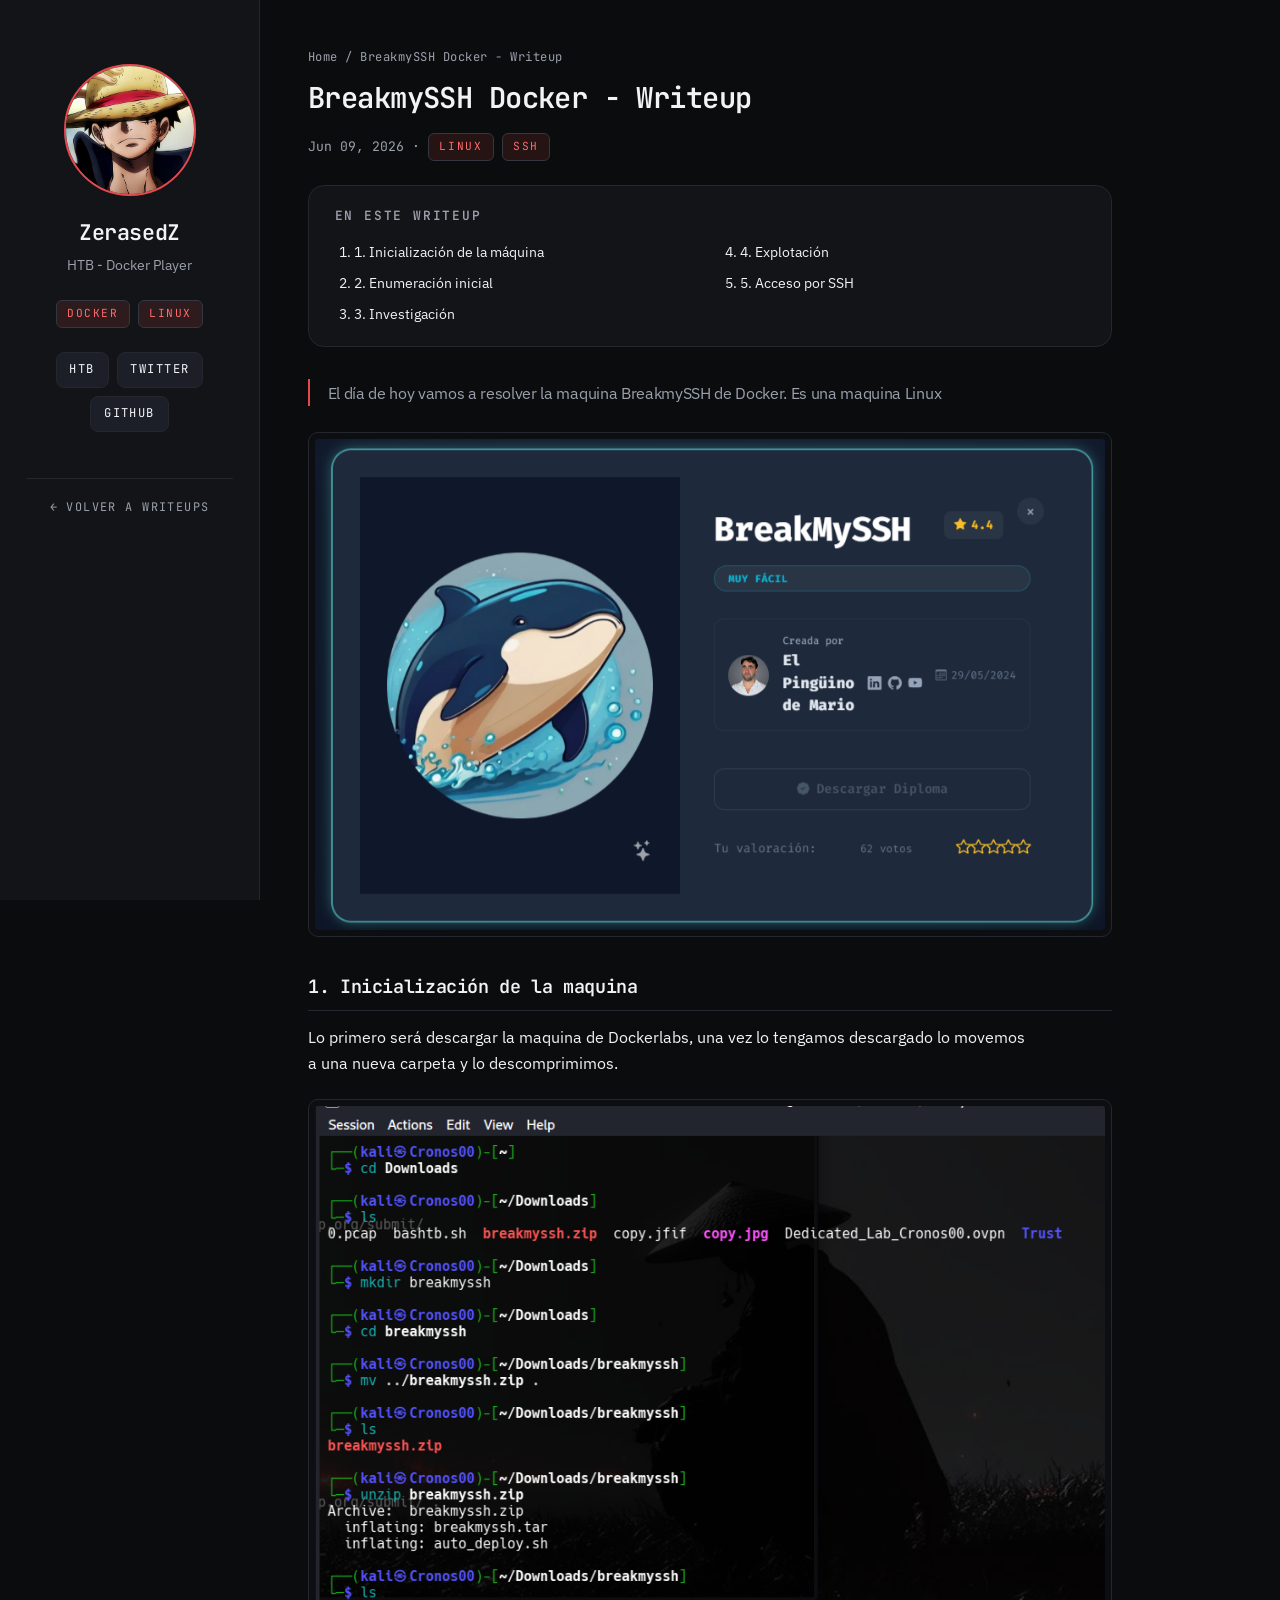
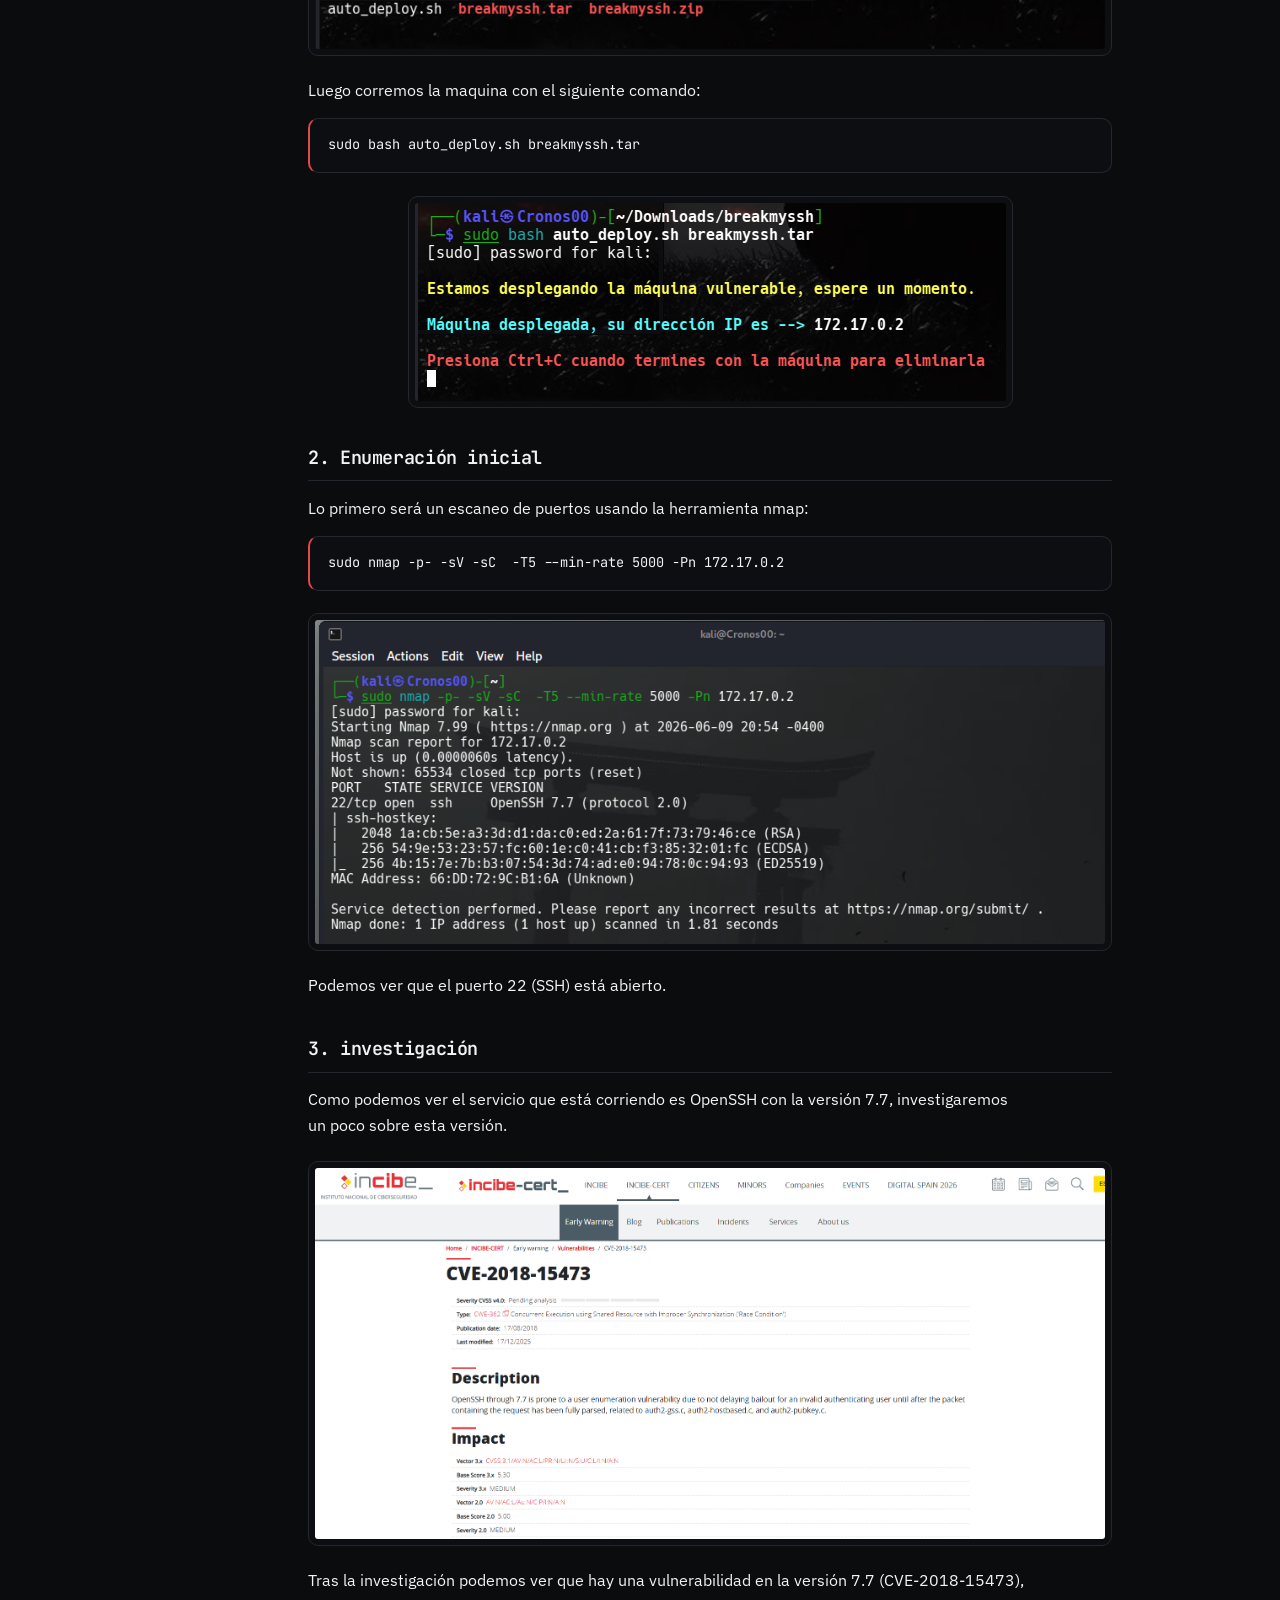
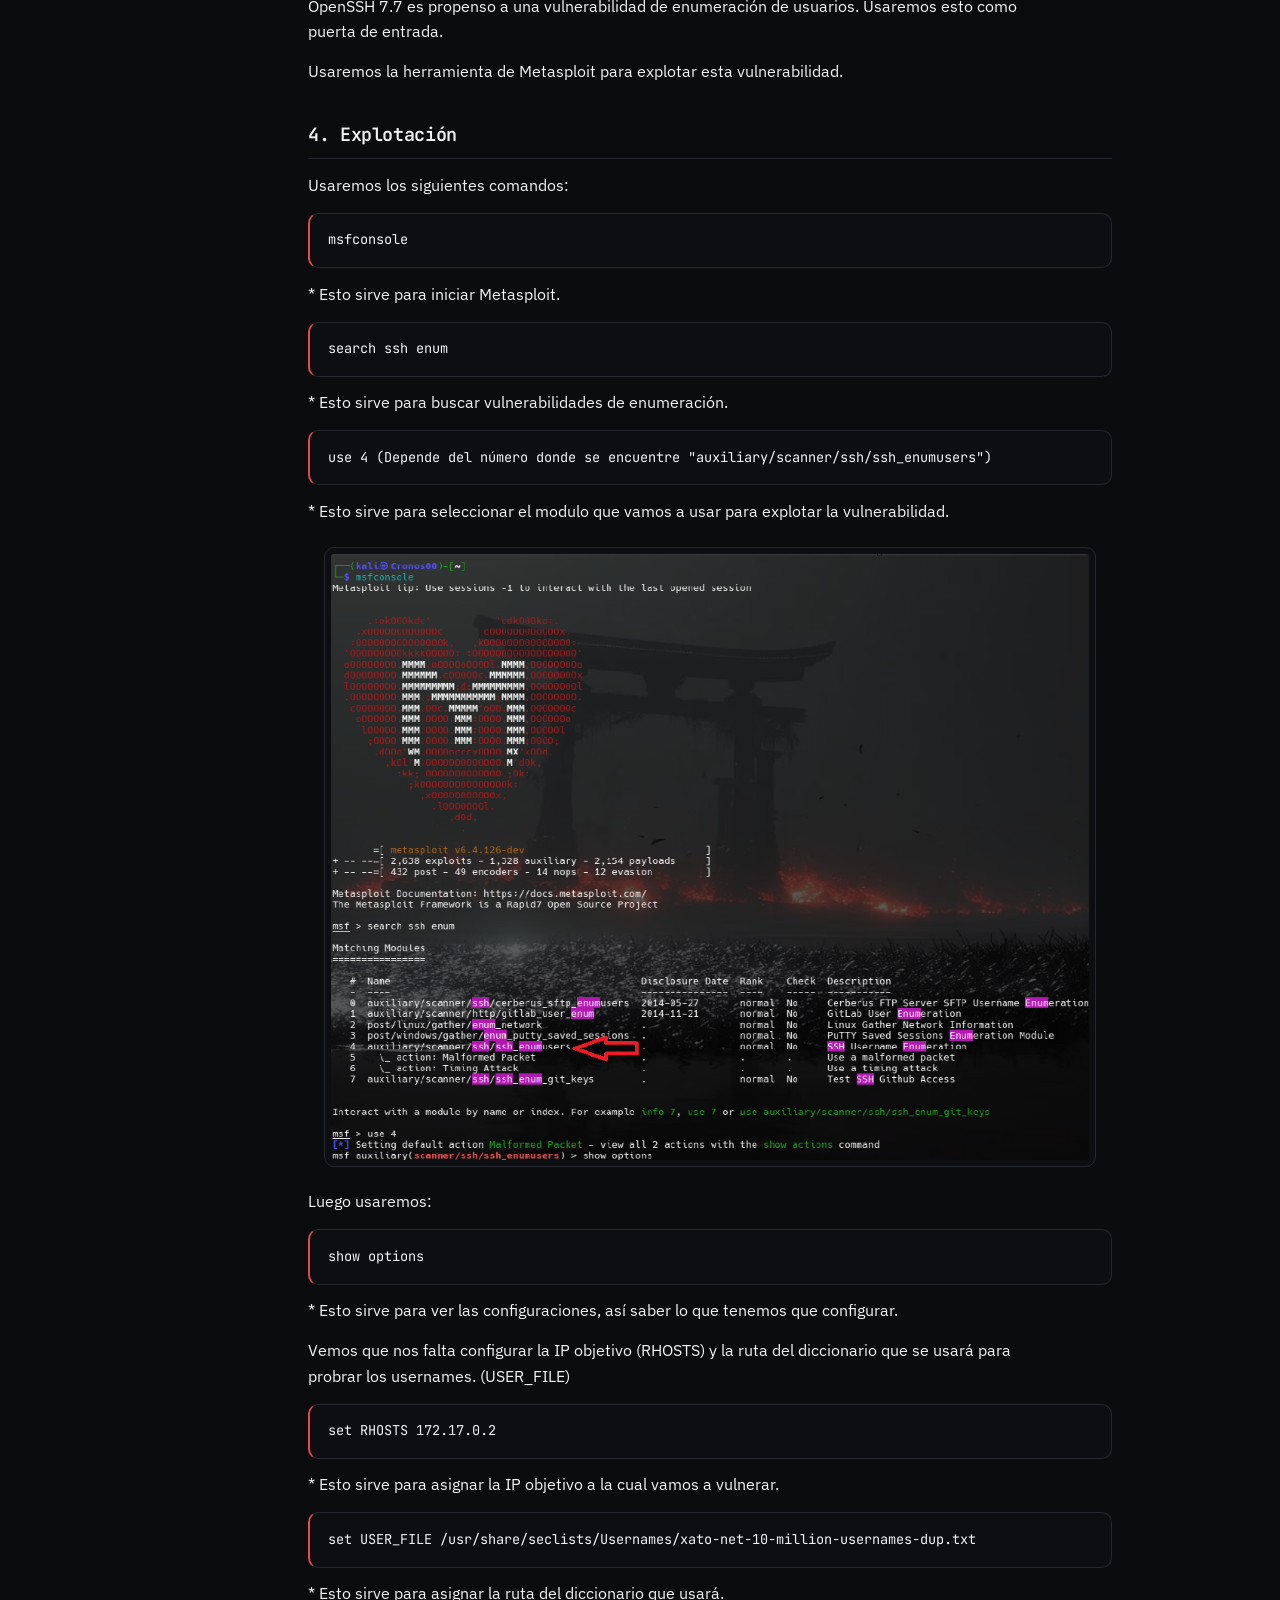
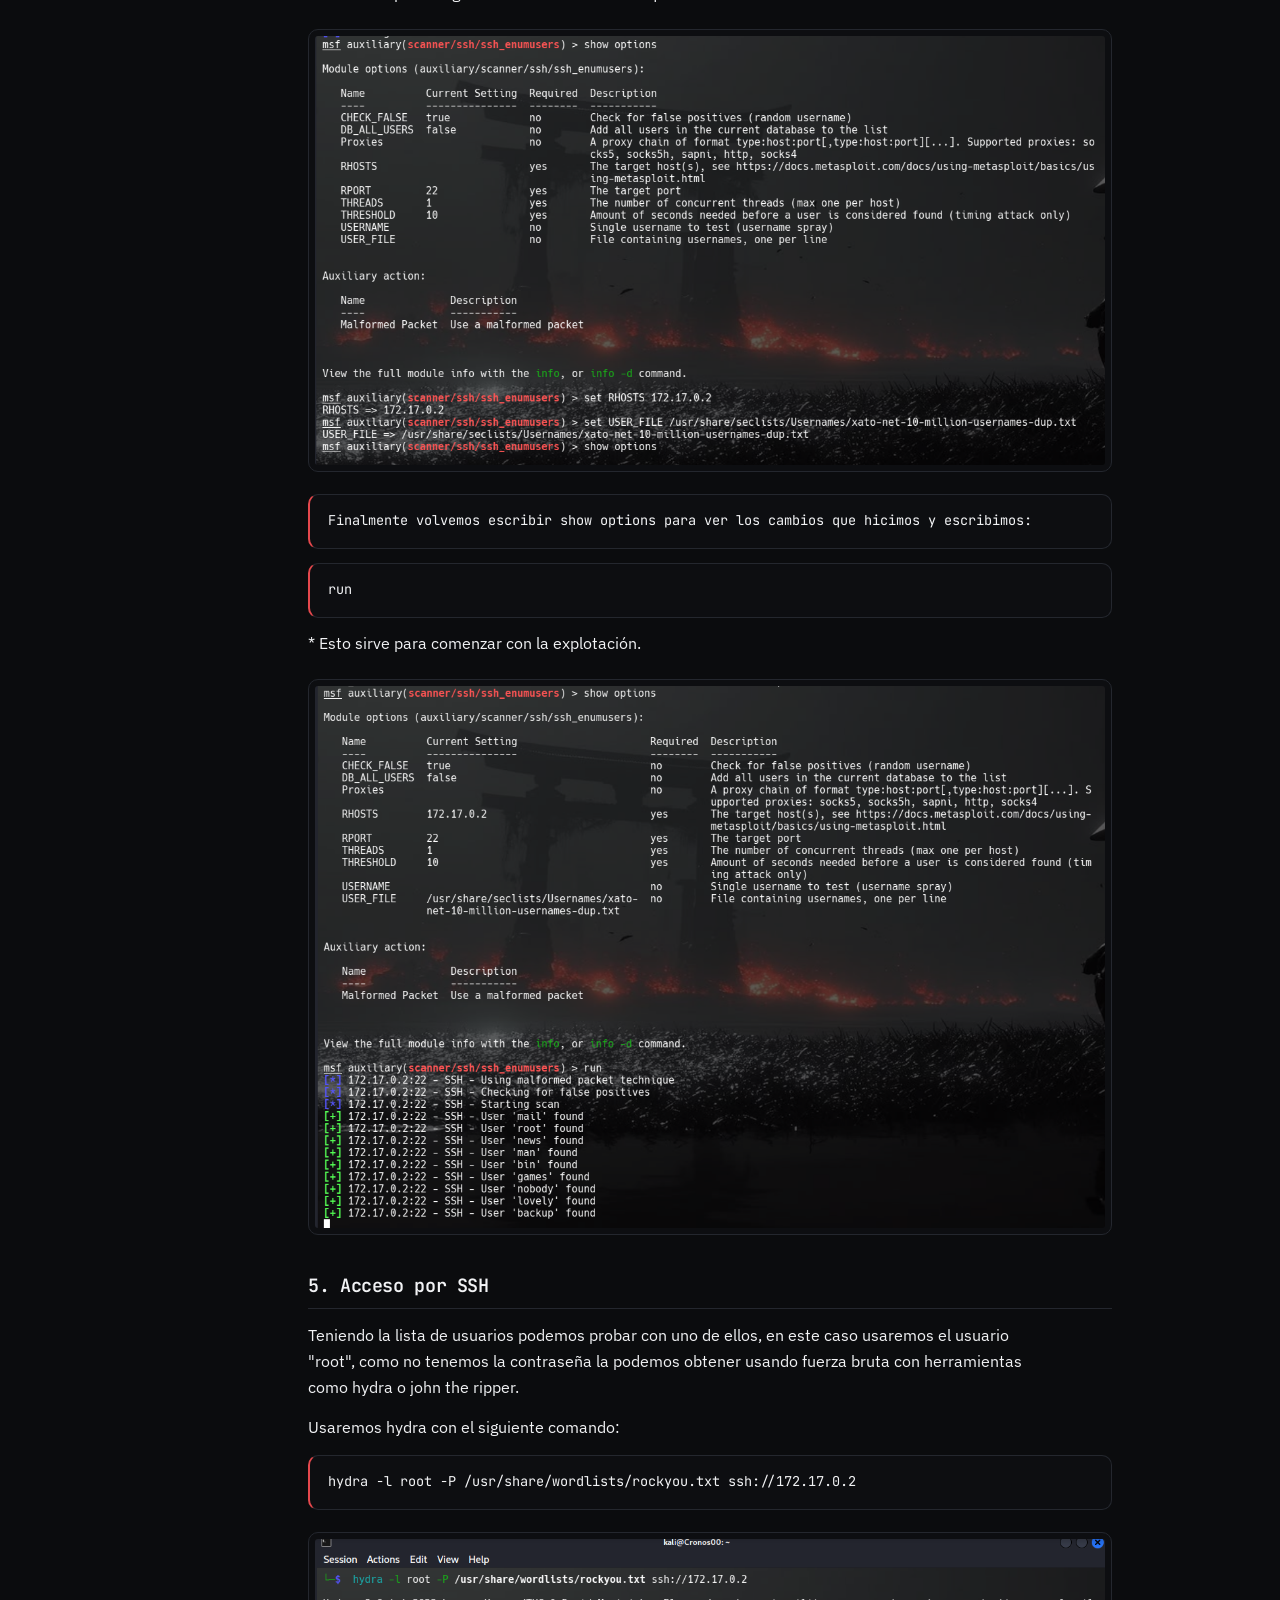
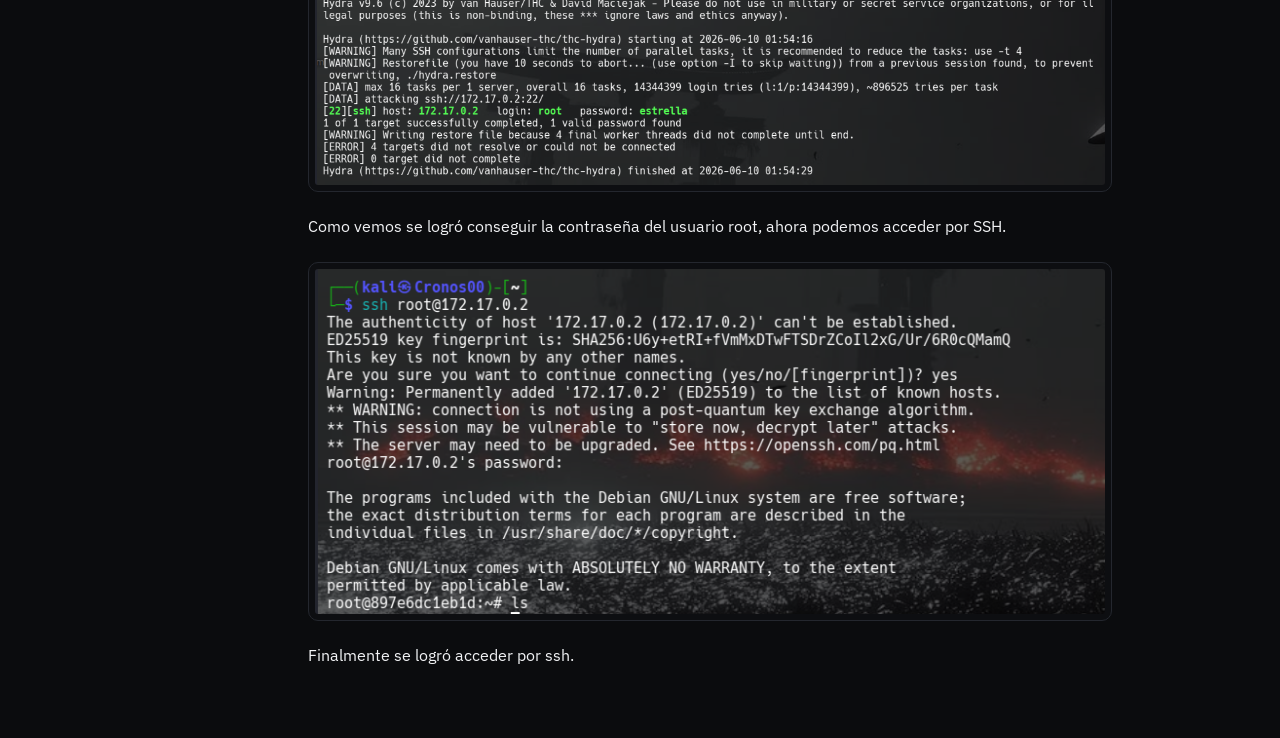
==== commit 7d5aa289: "act" ====
--- a/writeups/breakmyssh.html
+++ b/writeups/breakmyssh.html
@@ -10,7 +10,7 @@
   <link rel="preconnect" href="https://fonts.googleapis.com" />
   <link rel="preconnect" href="https://fonts.gstatic.com" crossorigin />
   <link href="https://fonts.googleapis.com/css2?family=IBM+Plex+Sans:wght@400;500;600;700&family=JetBrains+Mono:wght@400;500;600;700&display=swap" rel="stylesheet" />
-  <link rel="stylesheet" href="../styles.css?v=3" />
+  <link rel="stylesheet" href="../styles.css?v=4" />
 </head>
 <body>
   <div class="post-layout">
--- a/styles.css
+++ b/styles.css
@@ -1,13 +1,18 @@
 :root {
-  --bg: #050505;
-  --panel: #101010;
-  --panel-alt: #141414;
-  --accent: #e53935;
-  --accent-soft: #ff7043;
-  --text-main: #f5f5f5;
-  --text-muted: #a8a8a8;
-  --border: #262626;
-  --radius: 18px;
+  /* Flat dark surfaces, layered by elevation (no gradients) */
+  --bg: #0b0c0e;
+  --panel: #131418;
+  --panel-alt: #171920;
+  --elevate: #1c1f27;
+  --accent: #e5484d;
+  --accent-soft: #ff6b6b;
+  --accent-dim: rgba(229, 72, 77, 0.12);
+  --text-main: #f2f3f5;
+  --text-muted: #9aa1ac;
+  --border: #24272e;
+  --border-strong: #33373f;
+  --radius: 16px;
+  --radius-sm: 10px;
   --font-main: "IBM Plex Sans", system-ui, -apple-system, BlinkMacSystemFont, "SF Pro Text", sans-serif;
   --font-mono: "JetBrains Mono", ui-monospace, "SF Mono", Consolas, monospace;
   --ease-out: cubic-bezier(0.23, 1, 0.32, 1);
@@ -26,17 +31,20 @@
 html, body {
   margin: 0;
   padding: 0;
-  height: 100%;
+  min-height: 100%;
   font-family: var(--font-main);
-  background: radial-gradient(circle at top, #181818 0, #050505 55%, #000 100%);
+  background: var(--bg);
   color: var(--text-main);
   line-height: 1.6;
+  -webkit-font-smoothing: antialiased;
+  text-rendering: optimizeLegibility;
 }
 
 h1, h2, h3 {
   font-family: var(--font-mono);
   letter-spacing: -0.02em;
   font-weight: 600;
+  text-wrap: balance;
 }
 
 a:focus-visible,
@@ -53,15 +61,17 @@
   }
 }
 
+/* ============ HOME ============ */
+
 .page {
   width: 100%;
-  max-width: 1200px;
+  max-width: 1160px;
   min-height: 100vh;
-  margin: 0 auto; 
-  padding: 3rem 1.5rem;
+  margin: 0 auto;
+  padding: 4rem 1.5rem;
   display: grid;
-  grid-template-columns: 320px 1fr; 
-  gap: 2.5rem;
+  grid-template-columns: 320px 1fr;
+  gap: 2rem;
   align-items: start;
 }
 
@@ -70,7 +80,6 @@
   border-radius: var(--radius);
   border: 1px solid var(--border);
   padding: 2rem;
-  box-shadow: 0 10px 30px rgba(0, 0, 0, 0.5);
 }
 
 .profile-panel {
@@ -78,23 +87,24 @@
   flex-direction: column;
   align-items: center;
   text-align: center;
+  position: sticky;
+  top: 4rem;
 }
 
 .profile-photo {
-  width: 180px; 
-  height: 180px; 
-  border-radius: 50%; 
-  overflow: hidden; 
-  border: 3px solid var(--accent);
-  box-shadow: 0 0 20px rgba(229, 57, 53, 0.3);
+  width: 168px;
+  height: 168px;
+  border-radius: 50%;
+  overflow: hidden;
+  border: 2px solid var(--accent);
   margin-bottom: 1.5rem;
-  flex-shrink: 0; 
+  flex-shrink: 0;
 }
 
 .profile-photo img {
   width: 100%;
   height: 100%;
-  object-fit: cover; 
+  object-fit: cover;
 }
 
 .profile-info {
@@ -106,20 +116,20 @@
 
 .profile-name {
   margin: 0;
-  font-size: 1.8rem;
-  letter-spacing: 0.05em;
+  font-size: 1.7rem;
+  letter-spacing: 0.03em;
 }
 
 .profile-role {
   margin: 0;
-  font-size: 0.95rem;
+  font-size: 0.9rem;
   color: var(--text-muted);
 }
 
 .profile-text {
   margin: 0.4rem 0 0;
   font-size: 0.9rem;
-  color: var(--text-main);
+  color: var(--text-muted);
 }
 
 .profile-meta {
@@ -127,33 +137,23 @@
   flex-wrap: wrap;
   justify-content: center;
   gap: 0.5rem;
-  margin-top: 0.5rem;
-}
-
-.pill {
+  margin-top: 0.6rem;
+}
+
+/* Shared chip look for pills / meta / sidebar tags */
+.pill,
+.profile-meta span,
+.sidebar-list li {
   display: inline-block;
-  padding: 0.25rem 0.6rem;
-  font-family: var(--font-mono);
-  font-size: 0.72rem;
+  padding: 0.25rem 0.65rem;
+  font-family: var(--font-mono);
+  font-size: 0.7rem;
   text-transform: uppercase;
   letter-spacing: 0.14em;
-  border-radius: 999px;
-  border: 1px solid var(--accent);
+  border-radius: 6px;
+  border: 1px solid var(--border-strong);
   color: var(--accent-soft);
-  background: rgba(229, 57, 53, 0.06);
-}
-
-.profile-meta span {
-  display: inline-block;
-  margin-top: 0.6rem;
-  padding: 0.25rem 0.6rem;
-  font-family: var(--font-mono);
-  font-size: 0.72rem;
-  text-transform: uppercase;
-  letter-spacing: 0.14em;
-  border-radius: 999px;
-  border: 1px solid var(--accent);
-  color: var(--accent-soft);
+  background: var(--accent-dim);
 }
 
 .profile-links {
@@ -161,65 +161,72 @@
   display: flex;
   flex-wrap: wrap;
   justify-content: center;
-  gap: 0.8rem;
-}
-
-.profile-links a {
-  font-family: var(--font-mono);
-  font-size: 0.78rem;
+  gap: 0.6rem;
+}
+
+.profile-links a,
+.sidebar-links a {
+  font-family: var(--font-mono);
+  font-size: 0.76rem;
   text-decoration: none;
   text-transform: uppercase;
-  letter-spacing: 0.14em;
-  padding: 0.4rem 0.75rem;
-  border-radius: 999px;
+  letter-spacing: 0.12em;
+  padding: 0.45rem 0.8rem;
+  border-radius: 8px;
   border: 1px solid var(--border);
   color: var(--text-main);
-  background: var(--panel-alt);
+  background: var(--elevate);
   display: inline-block;
   transition: background 0.15s ease, color 0.15s ease, border-color 0.15s ease, transform 0.12s var(--ease-out);
 }
 
-.profile-links a:hover {
+.profile-links a:hover,
+.sidebar-links a:hover {
   background: var(--accent);
   border-color: var(--accent);
-  color: #050505;
-}
-
-.profile-links a:active {
+  color: #ffffff;
+}
+
+.profile-links a:active,
+.sidebar-links a:active {
   transform: scale(0.96);
 }
 
+/* ============ WRITEUPS LIST ============ */
+
 .writeups-panel {
-  background: var(--panel-alt);
+  background: var(--panel);
 }
 
 .writeups-header {
   display: flex;
-  align-items: baseline;
+  align-items: center;
   justify-content: space-between;
   gap: 1rem;
-  margin-bottom: 0.5rem;
+  margin-bottom: 0.4rem;
 }
 
 .writeups-header h2 {
   margin: 0;
-  font-size: 1.1rem;
+  font-size: 1rem;
   text-transform: uppercase;
   letter-spacing: 0.16em;
 }
 
 .tag {
-  padding: 0.2rem 0.6rem;
-  border-radius: 999px;
-  border: 1px solid var(--accent);
-  font-size: 0.75rem;
+  padding: 0.25rem 0.65rem;
+  border-radius: 6px;
+  border: 1px solid var(--border-strong);
+  background: var(--accent-dim);
+  font-family: var(--font-mono);
+  font-size: 0.7rem;
   text-transform: uppercase;
-  letter-spacing: 0.18em;
+  letter-spacing: 0.16em;
   color: var(--accent-soft);
 }
 
 .writeups-subtitle {
-  margin: 0 0 1rem;
+  margin: 0 0 1.4rem;
   font-size: 0.9rem;
   color: var(--text-muted);
 }
@@ -227,37 +234,57 @@
 .writeups-list {
   display: flex;
   flex-direction: column;
-  gap: 0.8rem;
+  gap: 0.7rem;
 }
 
 .post-card {
+  position: relative;
   display: block;
-  padding: 0.9rem 1rem;
-  border-radius: 10px;
-  background: #131313;
-  border: 1px solid #222;
+  padding: 1rem 1.15rem 1rem 1.35rem;
+  border-radius: var(--radius-sm);
+  background: var(--panel-alt);
+  border: 1px solid var(--border);
   text-decoration: none;
   color: var(--text-main);
-  transition: border-color 0.12s ease, transform 0.12s var(--ease-out), box-shadow 0.12s ease;
+  overflow: hidden;
+  transition: border-color 0.15s ease, transform 0.15s var(--ease-out), background 0.15s ease;
+}
+
+/* Left rail reveals on hover as interaction feedback */
+.post-card::before {
+  content: "";
+  position: absolute;
+  left: 0;
+  top: 0;
+  bottom: 0;
+  width: 3px;
+  background: var(--accent);
+  transform: scaleY(0);
+  transform-origin: top;
+  transition: transform 0.18s var(--ease-out);
 }
 
 .post-card:hover {
-  border-color: var(--accent);
+  border-color: var(--border-strong);
+  background: var(--elevate);
   transform: translateY(-2px);
-  box-shadow: 0 10px 22px rgba(0, 0, 0, 0.7);
+}
+
+.post-card:hover::before {
+  transform: scaleY(1);
 }
 
 .post-card:active {
-  transform: translateY(-2px) scale(0.98);
+  transform: translateY(-1px) scale(0.99);
 }
 
 .post-meta {
   font-family: var(--font-mono);
-  font-size: 0.72rem;
+  font-size: 0.7rem;
   color: var(--text-muted);
   text-transform: uppercase;
-  letter-spacing: 0.14em;
-  margin-bottom: 0.3rem;
+  letter-spacing: 0.12em;
+  margin-bottom: 0.35rem;
 }
 
 .post-title {
@@ -267,7 +294,7 @@
 }
 
 .post-tags {
-  margin-top: 0.5rem;
+  margin-top: 0.6rem;
   display: flex;
   flex-wrap: wrap;
   gap: 0.4rem;
@@ -275,13 +302,13 @@
 
 .post-tags span {
   font-family: var(--font-mono);
-  font-size: 0.7rem;
+  font-size: 0.68rem;
   letter-spacing: 0.04em;
-  color: var(--accent-soft);
-  border: 1px solid var(--border);
-  background: rgba(255, 112, 67, 0.06);
-  border-radius: 999px;
-  padding: 0.15rem 0.55rem;
+  color: var(--text-muted);
+  border: 1px solid var(--border);
+  background: var(--bg);
+  border-radius: 6px;
+  padding: 0.18rem 0.55rem;
 }
 
 @media (max-width: 800px) {
@@ -289,26 +316,30 @@
     grid-template-columns: 1fr;
     padding: 2rem 1rem;
   }
-}
+  .profile-panel {
+    position: static;
+  }
+}
+
+/* ============ WRITEUP PAGE ============ */
 
 .post-layout {
   min-height: 100vh;
   display: grid;
   grid-template-columns: 260px minmax(0, 1fr);
-  background: radial-gradient(circle at top, #181818 0, #050505 55%, #000 100%);
+  background: var(--bg);
   color: var(--text-main);
 }
 
 .post-sidebar {
-  padding: 5rem 1.6rem 2rem; 
-  border-right: 1px solid #202020;
-  background: #05070b;
+  padding: 4rem 1.6rem 2rem;
+  border-right: 1px solid var(--border);
+  background: var(--panel);
   position: sticky;
   top: 0;
   align-self: flex-start;
   height: 100vh;
   overflow-y: auto;
-  
   display: flex;
   flex-direction: column;
   align-items: center;
@@ -316,11 +347,11 @@
 }
 
 .sidebar-avatar {
-  width: 140px;  
-  height: 140px; 
+  width: 132px;
+  height: 132px;
   border-radius: 50%;
   overflow: hidden;
-  border: 3px solid var(--accent);
+  border: 2px solid var(--accent);
   margin-bottom: 1.2rem;
 }
 .sidebar-avatar img {
@@ -329,26 +360,14 @@
   object-fit: cover;
 }
 
-.post-section img {
-  max-width: 100%;
-  max-height: 600px;
-  height: auto;
-  object-fit: contain;
-  display: block;
-  margin: 1rem auto;
-  border-radius: 10px;
-  border: 1px solid var(--border);
-  background: #0a0a0a;
-  padding: 6px;
-}
 .sidebar-name {
   margin: 0;
-  font-size: 1.4rem; 
+  font-size: 1.35rem;
 }
 
 .sidebar-role {
   margin: 0.2rem 0 1.5rem;
-  font-size: 0.95rem; 
+  font-size: 0.9rem;
   color: var(--text-muted);
 }
 
@@ -357,58 +376,17 @@
   list-style: none;
   padding: 0;
   margin: 0 0 1.5rem;
-  font-size: 1rem;
   display: flex;
   flex-direction: row;
   flex-wrap: wrap;
   justify-content: center;
   gap: 0.5rem;
 }
-.sidebar-list li {
-  font-family: var(--font-mono);
-  font-size: 0.72rem;
-  text-transform: uppercase;
-  letter-spacing: 0.12em;
-  color: var(--accent-soft);
-  border: 1px solid var(--accent);
-  background: rgba(229, 57, 53, 0.06);
-  border-radius: 999px;
-  padding: 0.25rem 0.6rem;
-}
-
-.sidebar-links li {
-  margin-bottom: 0.25rem;
-}
-
-.sidebar-links a {
-  color: var(--text-main);
-  text-decoration: none;
-  font-family: var(--font-mono);
-  font-size: 0.78rem;
-  text-transform: uppercase;
-  letter-spacing: 0.1em;
-  padding: 0.3rem 0.7rem;
-  border-radius: 999px;
-  border: 1px solid var(--border);
-  background: var(--panel-alt);
-  display: inline-block;
-  transition: background 0.15s ease, color 0.15s ease, border-color 0.15s ease, transform 0.12s var(--ease-out);
-}
-
-.sidebar-links a:hover {
-  background: var(--accent);
-  border-color: var(--accent);
-  color: #050505;
-}
-
-.sidebar-links a:active {
-  transform: scale(0.96);
-}
 
 .back-home {
   margin-top: 1.4rem;
   font-family: var(--font-mono);
-  font-size: 0.75rem;
+  font-size: 0.74rem;
   text-transform: uppercase;
   letter-spacing: 0.12em;
   color: var(--text-muted);
@@ -416,6 +394,7 @@
   border-top: 1px solid var(--border);
   padding-top: 1.2rem;
   width: 100%;
+  transition: color 0.15s ease;
 }
 
 .back-home:hover {
@@ -423,15 +402,19 @@
 }
 
 .post-main {
-  padding: 2rem 2.5rem;
-}
+  padding: 3rem 3rem;
+  max-width: 900px;
+}
+
 .post-header {
   margin-bottom: 1.5rem;
 }
 
 .post-breadcrumb {
-  margin: 0 0 0.4rem;
-  font-size: 0.8rem;
+  margin: 0 0 0.5rem;
+  font-family: var(--font-mono);
+  font-size: 0.76rem;
+  letter-spacing: 0.04em;
   color: var(--text-muted);
 }
 
@@ -439,6 +422,7 @@
   color: var(--text-muted);
   text-decoration: none;
   border-bottom: 1px solid transparent;
+  transition: color 0.15s ease;
 }
 
 .post-breadcrumb a:hover {
@@ -448,13 +432,14 @@
 
 .post-title {
   margin: 0;
-  font-size: 1.7rem;
+  font-size: 1.8rem;
   letter-spacing: -0.02em;
 }
 
 .post-date {
-  margin: 0.6rem 0 0;
-  font-size: 0.85rem;
+  margin: 0.7rem 0 0;
+  font-family: var(--font-mono);
+  font-size: 0.82rem;
   color: var(--text-muted);
   display: flex;
   flex-wrap: wrap;
@@ -466,9 +451,23 @@
   margin-bottom: 2rem;
 }
 
+/* Intro paragraph styled as a lead, not a heading */
+.post-section > h2:first-child {
+  font-family: var(--font-main);
+  font-weight: 400;
+  font-size: 1.02rem;
+  line-height: 1.7;
+  color: var(--text-muted);
+  border: none;
+  border-left: 2px solid var(--accent);
+  padding: 0 0 0 1.1rem;
+  margin: 0 0 1.6rem;
+  max-width: 72ch;
+}
+
 .post-section h2 {
-  margin: 0 0 0.7rem;
-  font-size: 1.05rem;
+  margin: 2.2rem 0 0.9rem;
+  font-size: 1.15rem;
   padding-bottom: 0.5rem;
   border-bottom: 1px solid var(--border);
   scroll-margin-top: 1.5rem;
@@ -485,16 +484,16 @@
 }
 
 .post-toc {
-  background: var(--panel-alt);
+  background: var(--panel);
   border: 1px solid var(--border);
   border-radius: var(--radius);
-  padding: 1.2rem 1.5rem;
+  padding: 1.3rem 1.6rem;
   margin-bottom: 2rem;
 }
 
 .post-toc h2 {
-  margin: 0 0 0.7rem;
-  font-size: 0.85rem;
+  margin: 0 0 0.8rem;
+  font-size: 0.8rem;
   text-transform: uppercase;
   letter-spacing: 0.14em;
   color: var(--text-muted);
@@ -505,13 +504,13 @@
 .post-index {
   padding-left: 1.2rem;
   margin: 0;
-  font-size: 0.92rem;
+  font-size: 0.9rem;
   columns: 2;
-  column-gap: 2rem;
+  column-gap: 2.5rem;
 }
 
 .post-index li {
-  margin-bottom: 0.4rem;
+  margin-bottom: 0.5rem;
   break-inside: avoid;
 }
 
@@ -519,6 +518,7 @@
   color: var(--text-main);
   text-decoration: none;
   border-bottom: 1px solid transparent;
+  transition: color 0.15s ease;
 }
 
 .post-index a:hover {
@@ -527,12 +527,13 @@
 }
 
 .post-section pre {
-  background: #0c0c0c;
-  border: 1px solid var(--border);
-  padding: 0.9rem 1.1rem;
-  border-radius: 10px;
+  background: #0d0e11;
+  border: 1px solid var(--border);
+  border-left: 2px solid var(--accent);
+  padding: 0.95rem 1.15rem;
+  border-radius: var(--radius-sm);
   font-size: 0.85rem;
-  line-height: 1.55;
+  line-height: 1.6;
   overflow-x: auto;
 }
 
@@ -540,12 +541,27 @@
   font-family: var(--font-mono);
 }
 
-.post-section p code {
-  background: var(--panel-alt);
-  border: 1px solid var(--border);
-  border-radius: 4px;
+.post-section p code,
+.post-section li code {
+  background: var(--elevate);
+  border: 1px solid var(--border);
+  border-radius: 5px;
   padding: 0.1rem 0.4rem;
   font-size: 0.85em;
+  color: var(--accent-soft);
+}
+
+.post-section img {
+  max-width: 100%;
+  max-height: 620px;
+  height: auto;
+  object-fit: contain;
+  display: block;
+  margin: 1.4rem auto;
+  border-radius: var(--radius-sm);
+  border: 1px solid var(--border);
+  background: #0d0e11;
+  padding: 6px;
 }
 
 @media (max-width: 800px) {
@@ -554,32 +570,27 @@
     flex-direction: column;
   }
 
-
   .post-sidebar {
     position: relative;
     height: auto;
     padding: 2rem 1.5rem 1.5rem;
-    background: transparent;
+    background: var(--panel);
     border-right: none;
-    border-bottom: 1px solid #202020;
-    
-  
+    border-bottom: 1px solid var(--border);
     display: flex;
     flex-direction: column;
     align-items: center;
     text-align: center;
   }
 
- 
   .sidebar-avatar {
     width: 90px;
     height: 90px;
-    margin: 0 0 1rem 0; 
-  }
-
+    margin: 0 0 1rem 0;
+  }
 
   .sidebar-name {
-    font-size: 1.4rem;
+    font-size: 1.3rem;
   }
 
   .sidebar-role {
@@ -587,23 +598,17 @@
     font-size: 0.9rem;
   }
 
- 
   .sidebar-list,
   .sidebar-links {
-    display: flex;
-    flex-direction: row;
-    flex-wrap: wrap;
-    justify-content: center;
-    gap: 1rem;
+    gap: 0.5rem;
     margin: 0 0 0.5rem 0;
   }
 
-
   .post-main {
-    padding: 1.5rem 1.2rem;
+    padding: 2rem 1.2rem;
   }
 
   .post-index {
     columns: 1;
   }
-}+}
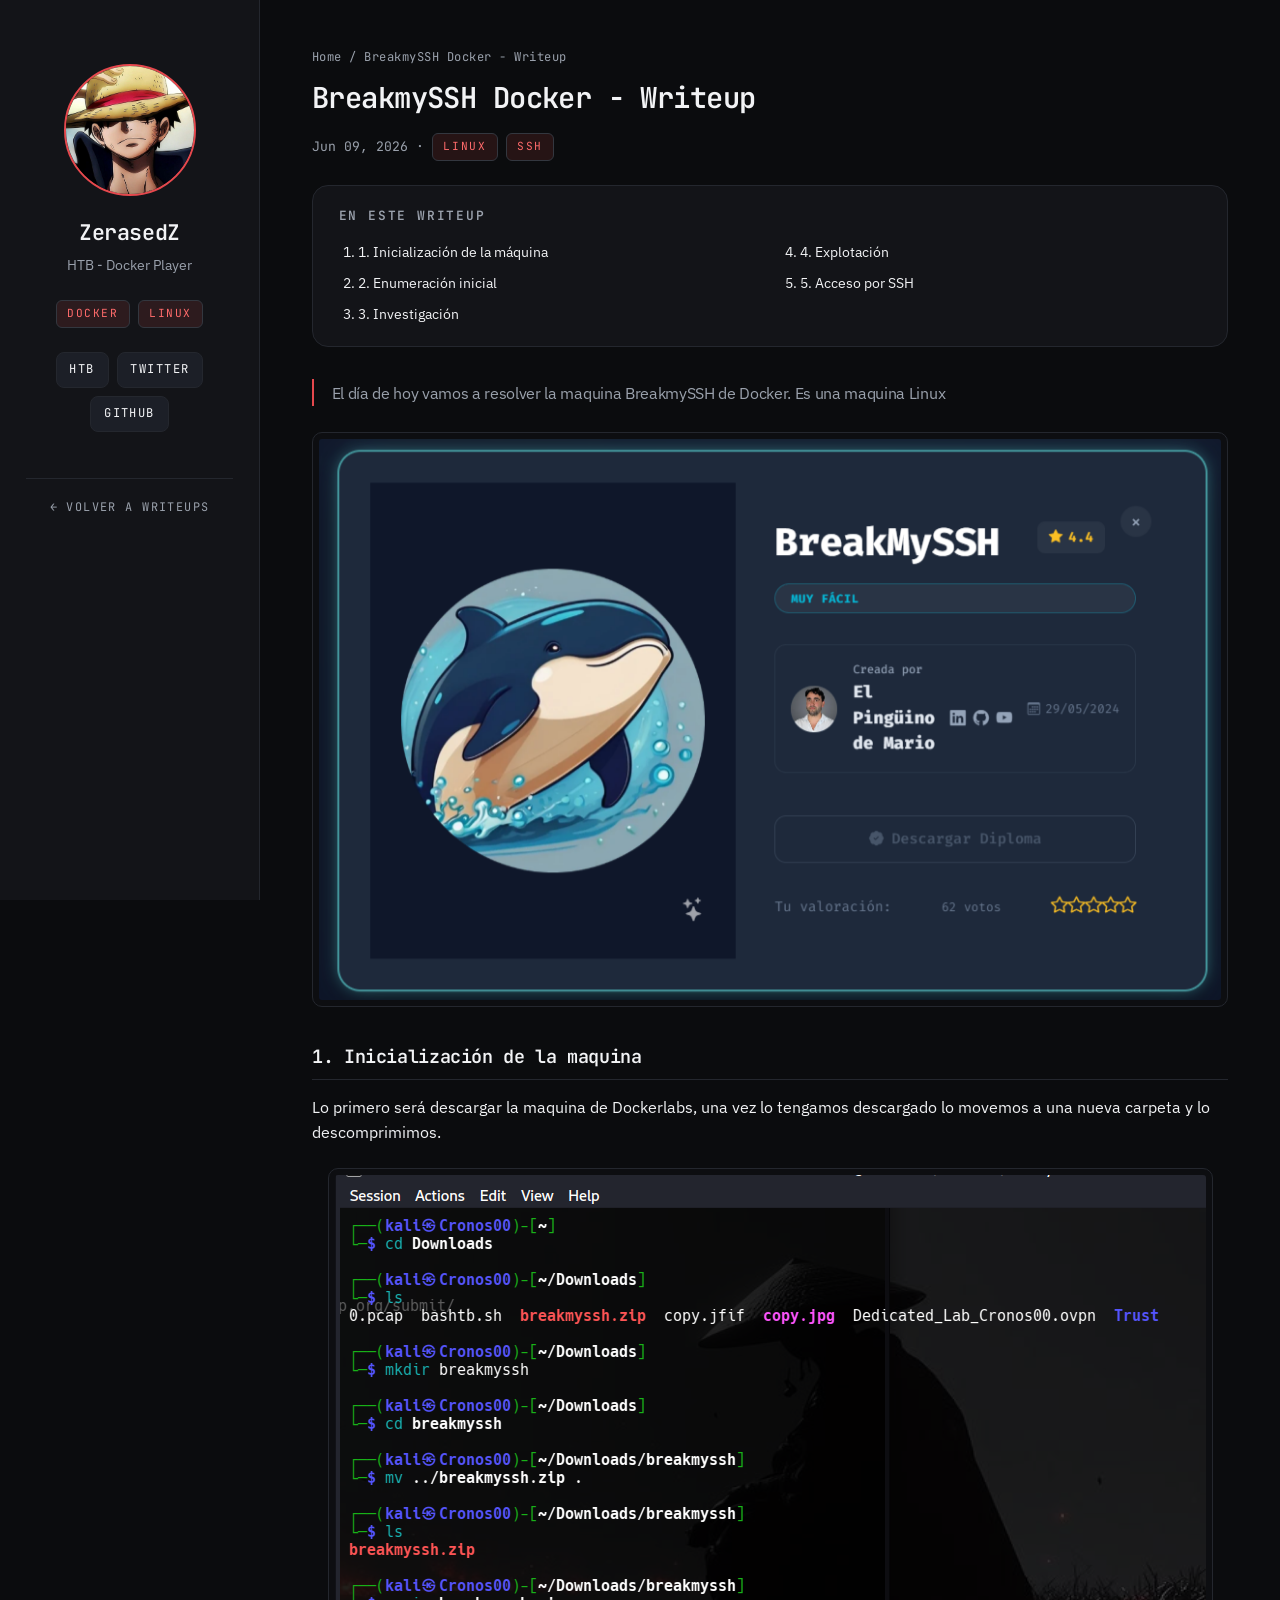
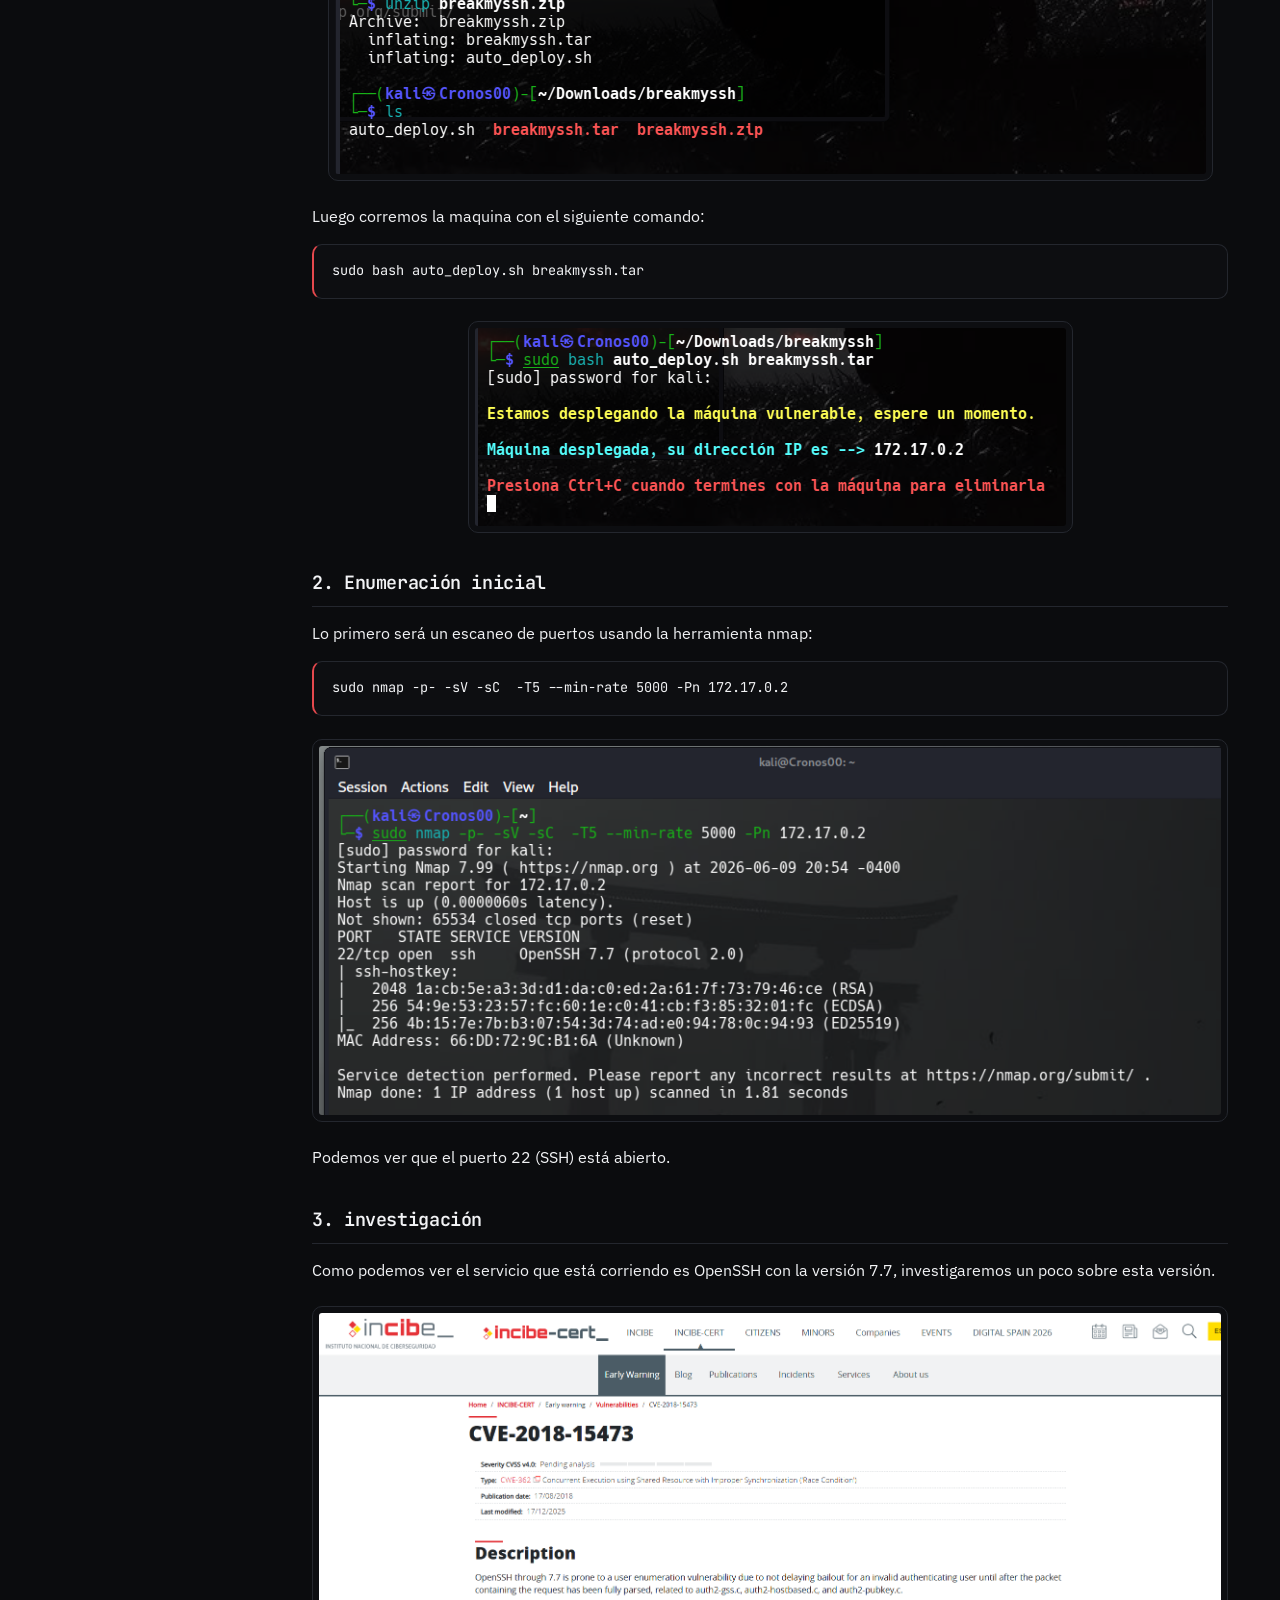
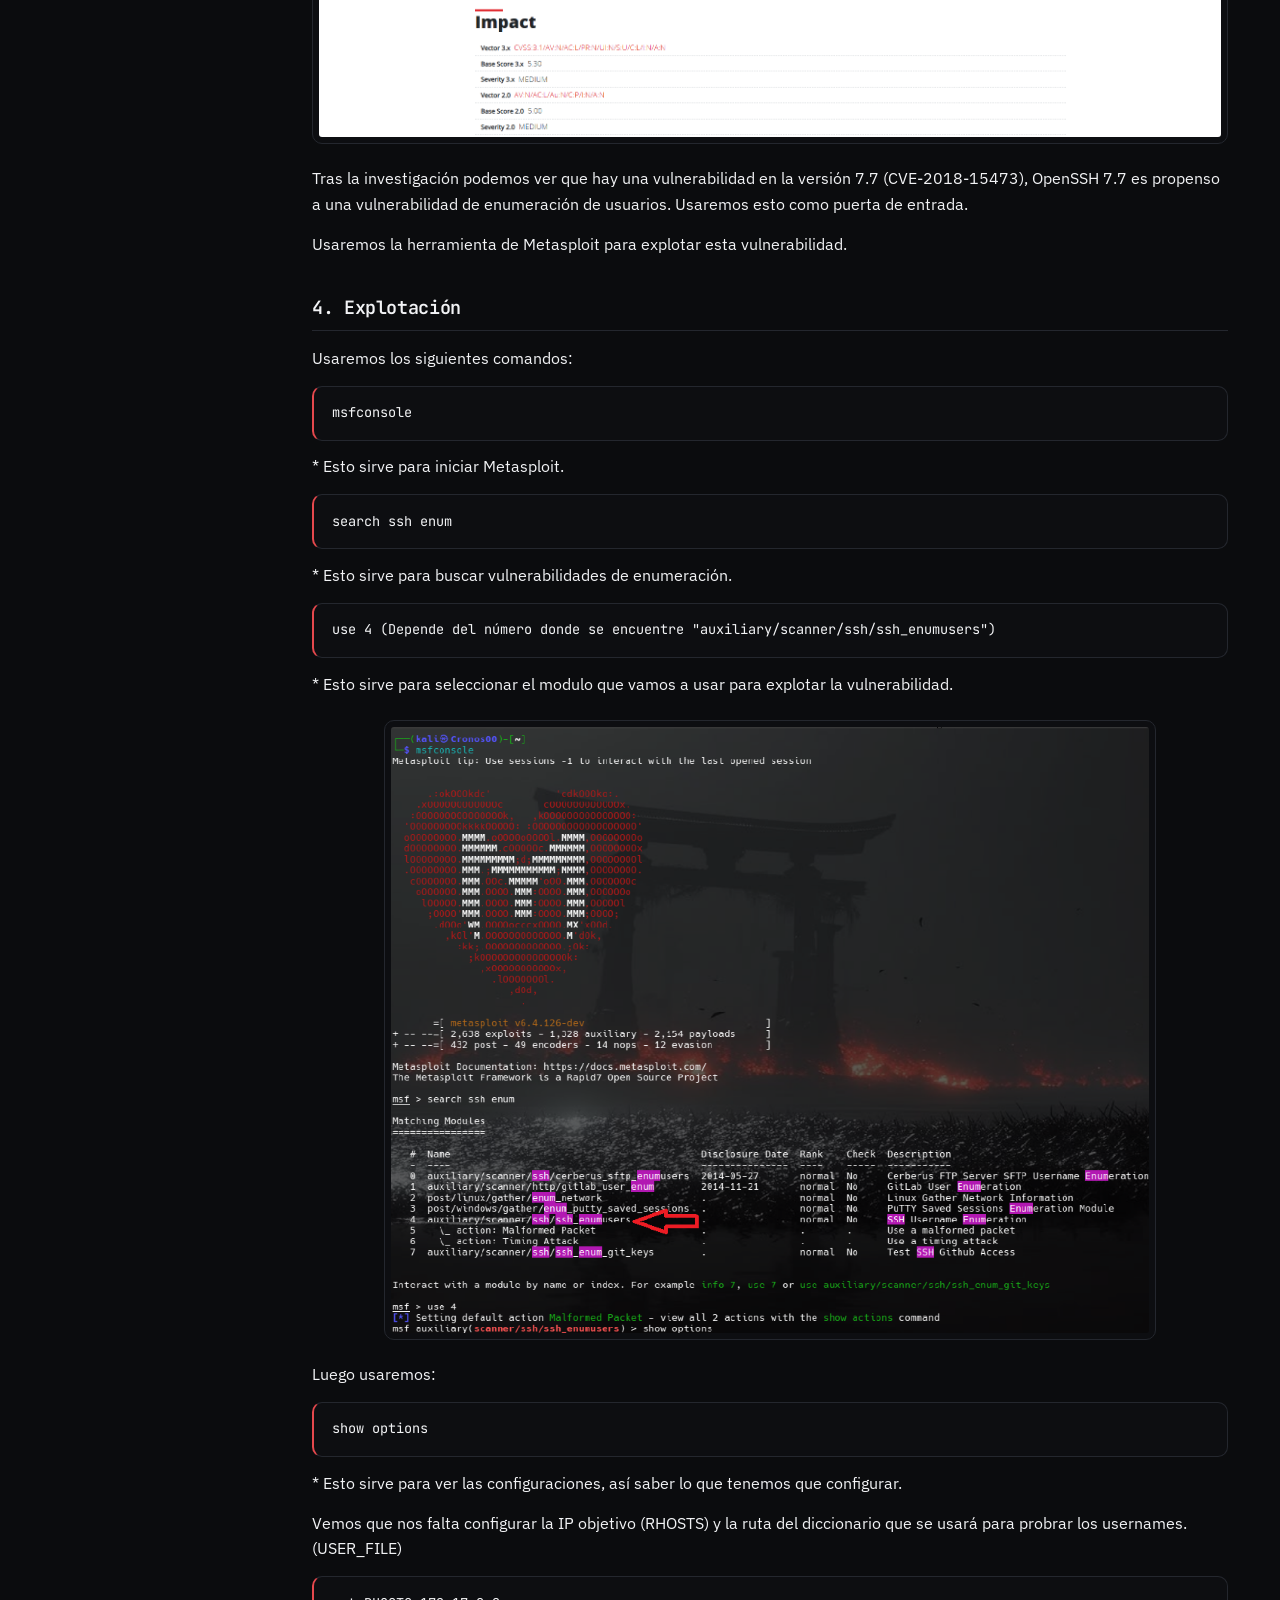
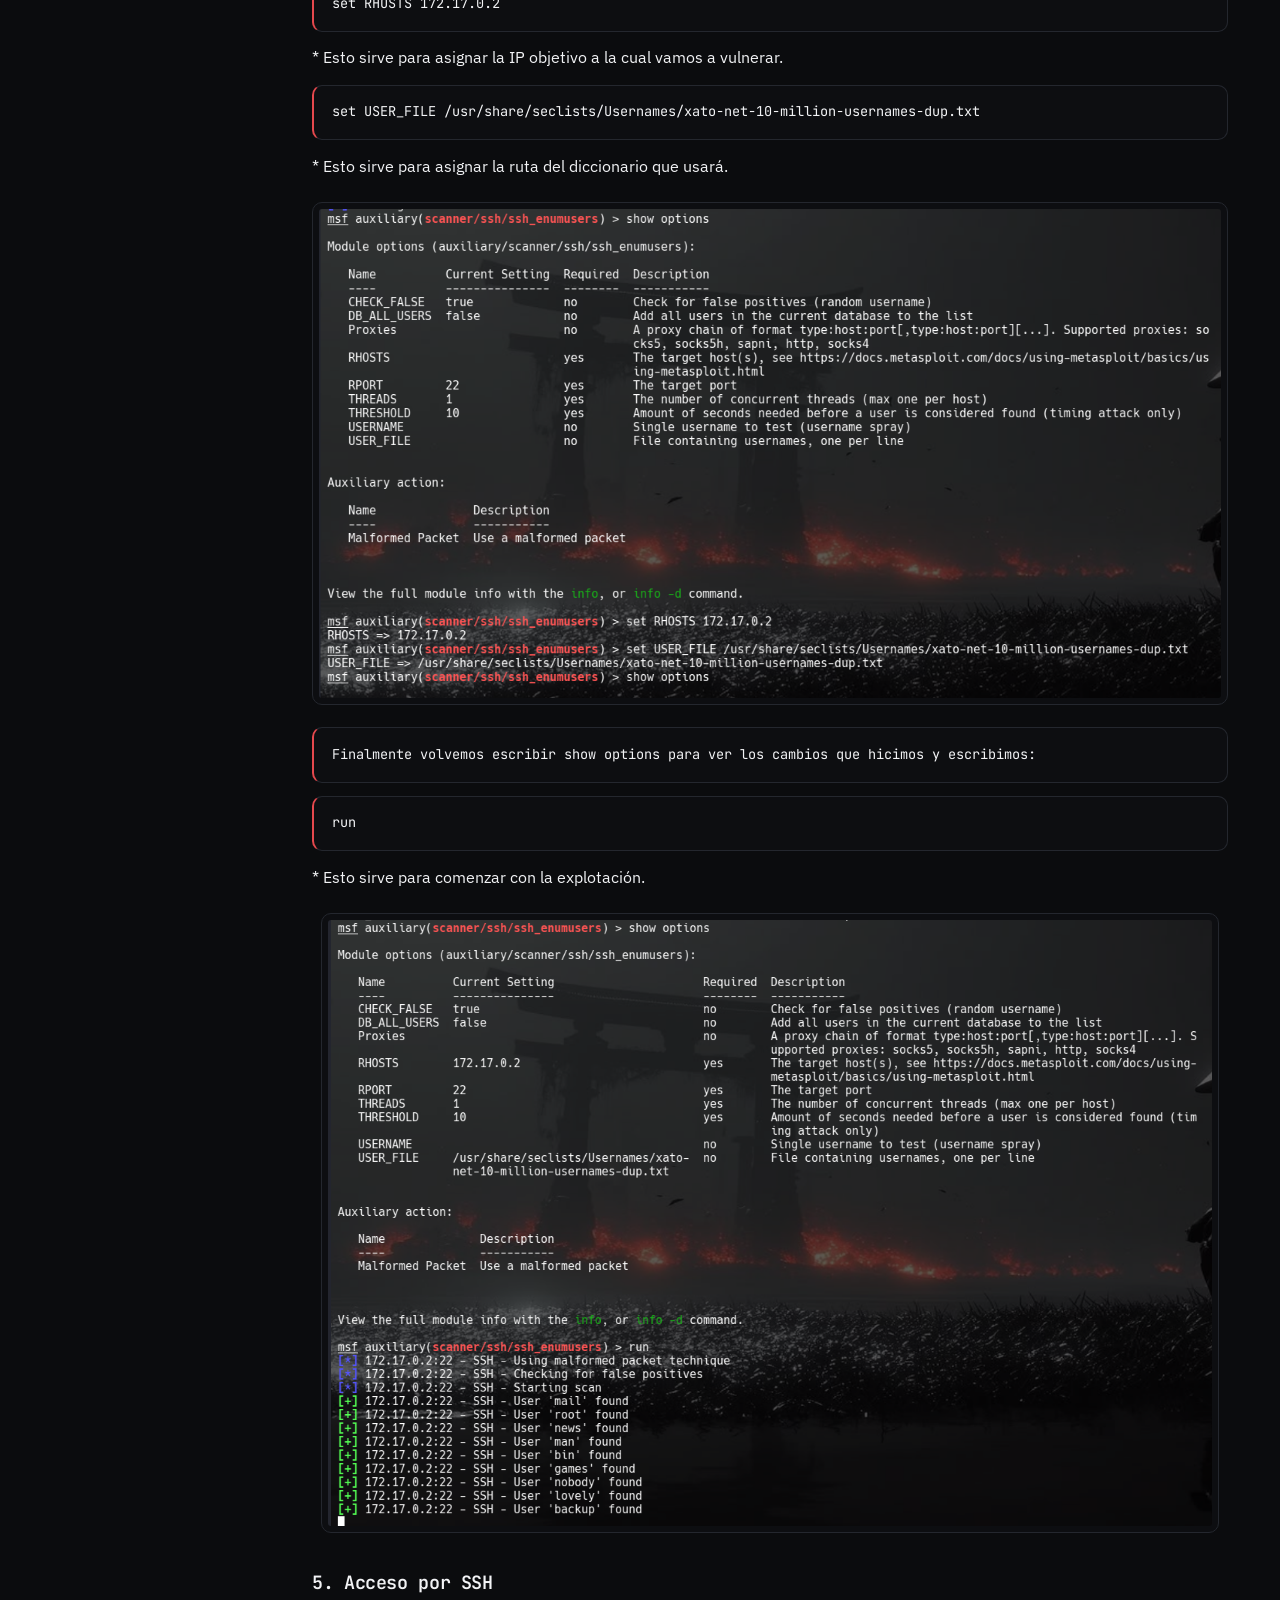
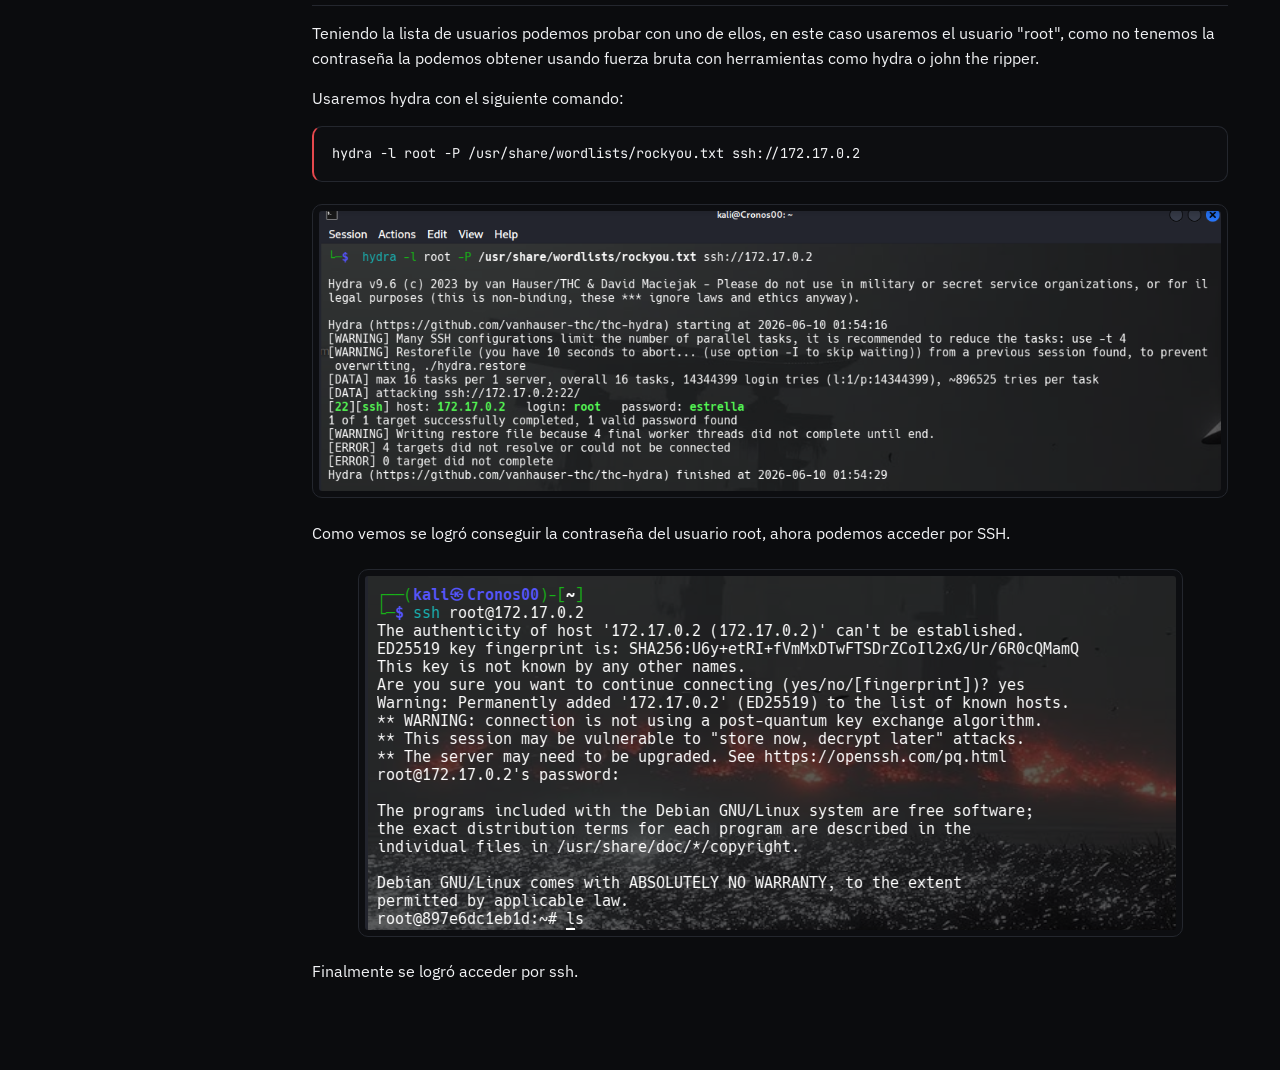
==== commit f811bc15: "act1.1" ====
--- a/writeups/breakmyssh.html
+++ b/writeups/breakmyssh.html
@@ -10,7 +10,7 @@
   <link rel="preconnect" href="https://fonts.googleapis.com" />
   <link rel="preconnect" href="https://fonts.gstatic.com" crossorigin />
   <link href="https://fonts.googleapis.com/css2?family=IBM+Plex+Sans:wght@400;500;600;700&family=JetBrains+Mono:wght@400;500;600;700&display=swap" rel="stylesheet" />
-  <link rel="stylesheet" href="../styles.css?v=4" />
+  <link rel="stylesheet" href="../styles.css?v=5" />
 </head>
 <body>
   <div class="post-layout">
--- a/styles.css
+++ b/styles.css
@@ -402,8 +402,10 @@
 }
 
 .post-main {
-  padding: 3rem 3rem;
-  max-width: 900px;
+  padding: 3rem 3.25rem 4rem;
+  max-width: 1080px;
+  margin: 0 auto;
+  width: 100%;
 }
 
 .post-header {
@@ -462,7 +464,7 @@
   border-left: 2px solid var(--accent);
   padding: 0 0 0 1.1rem;
   margin: 0 0 1.6rem;
-  max-width: 72ch;
+  max-width: none;
 }
 
 .post-section h2 {
@@ -475,7 +477,7 @@
 
 .post-section p,
 .post-section li {
-  max-width: 72ch;
+  max-width: none;
   color: var(--text-main);
 }
 
